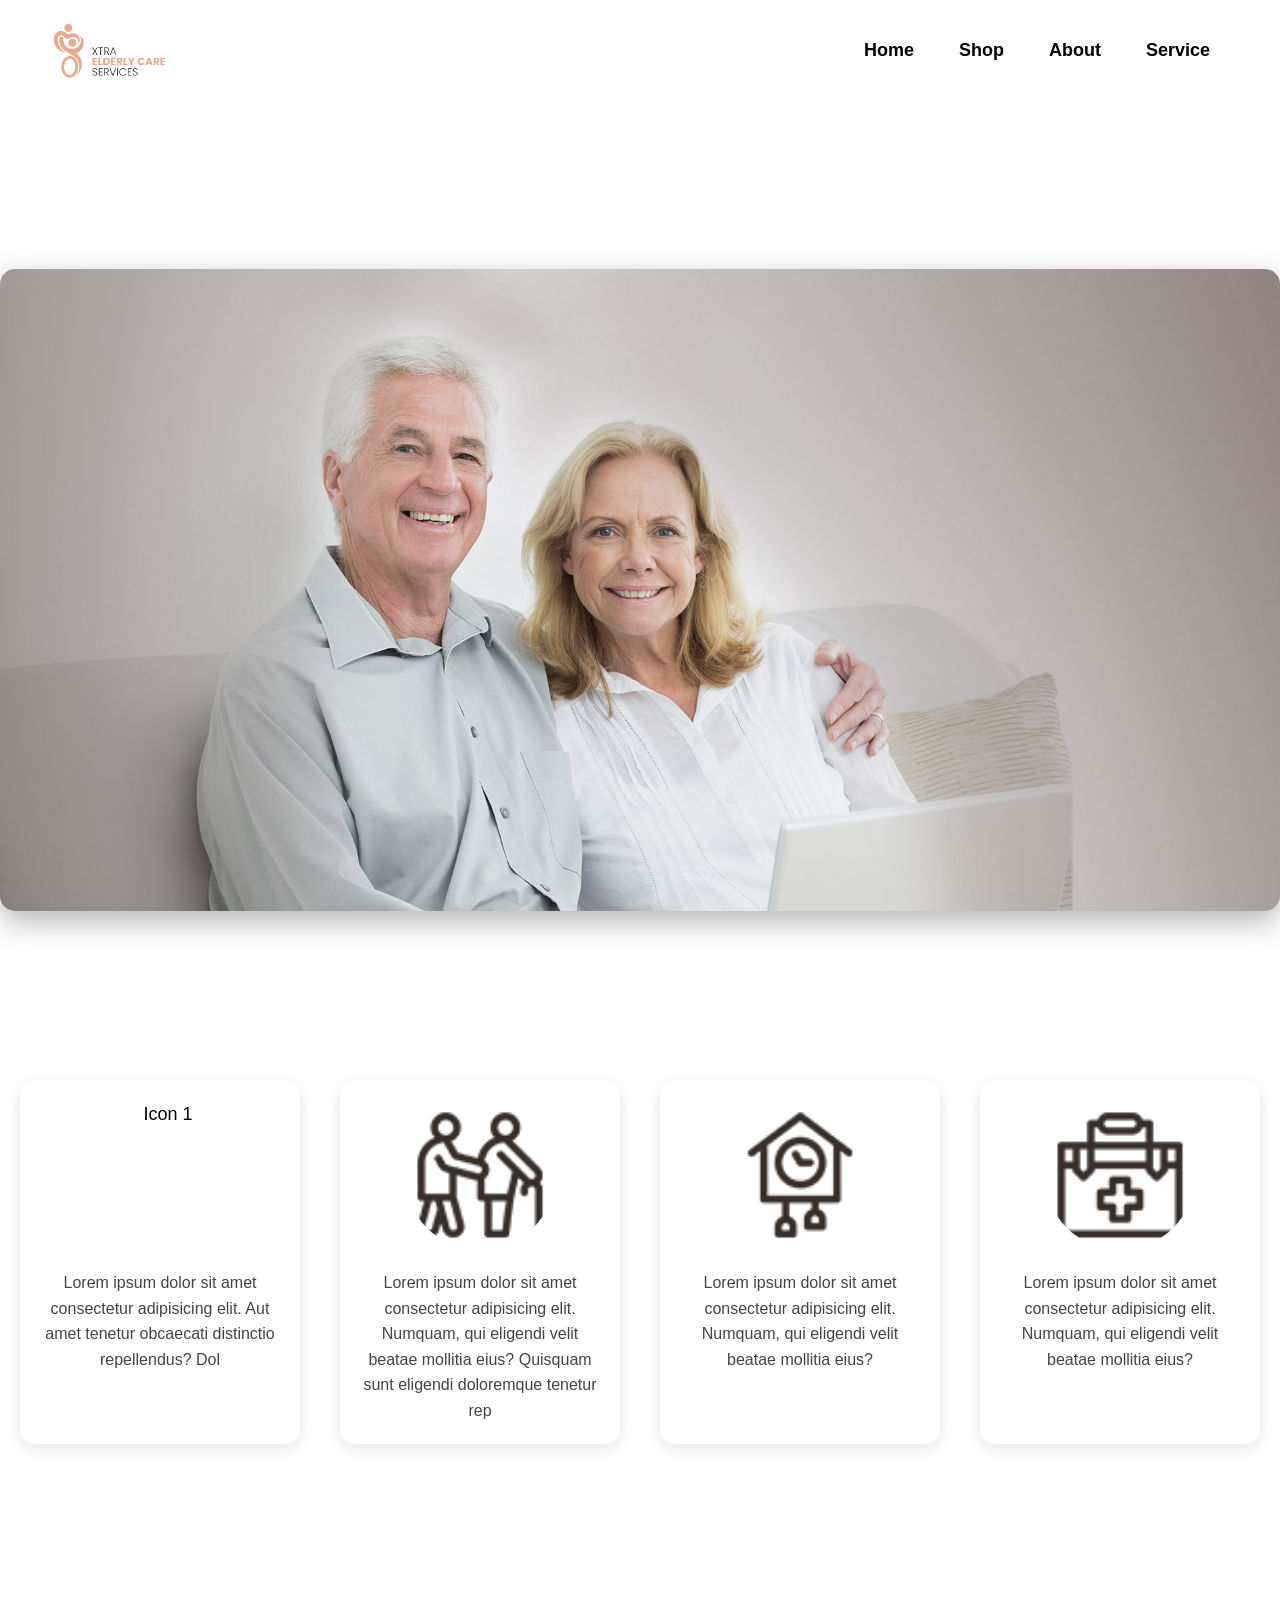
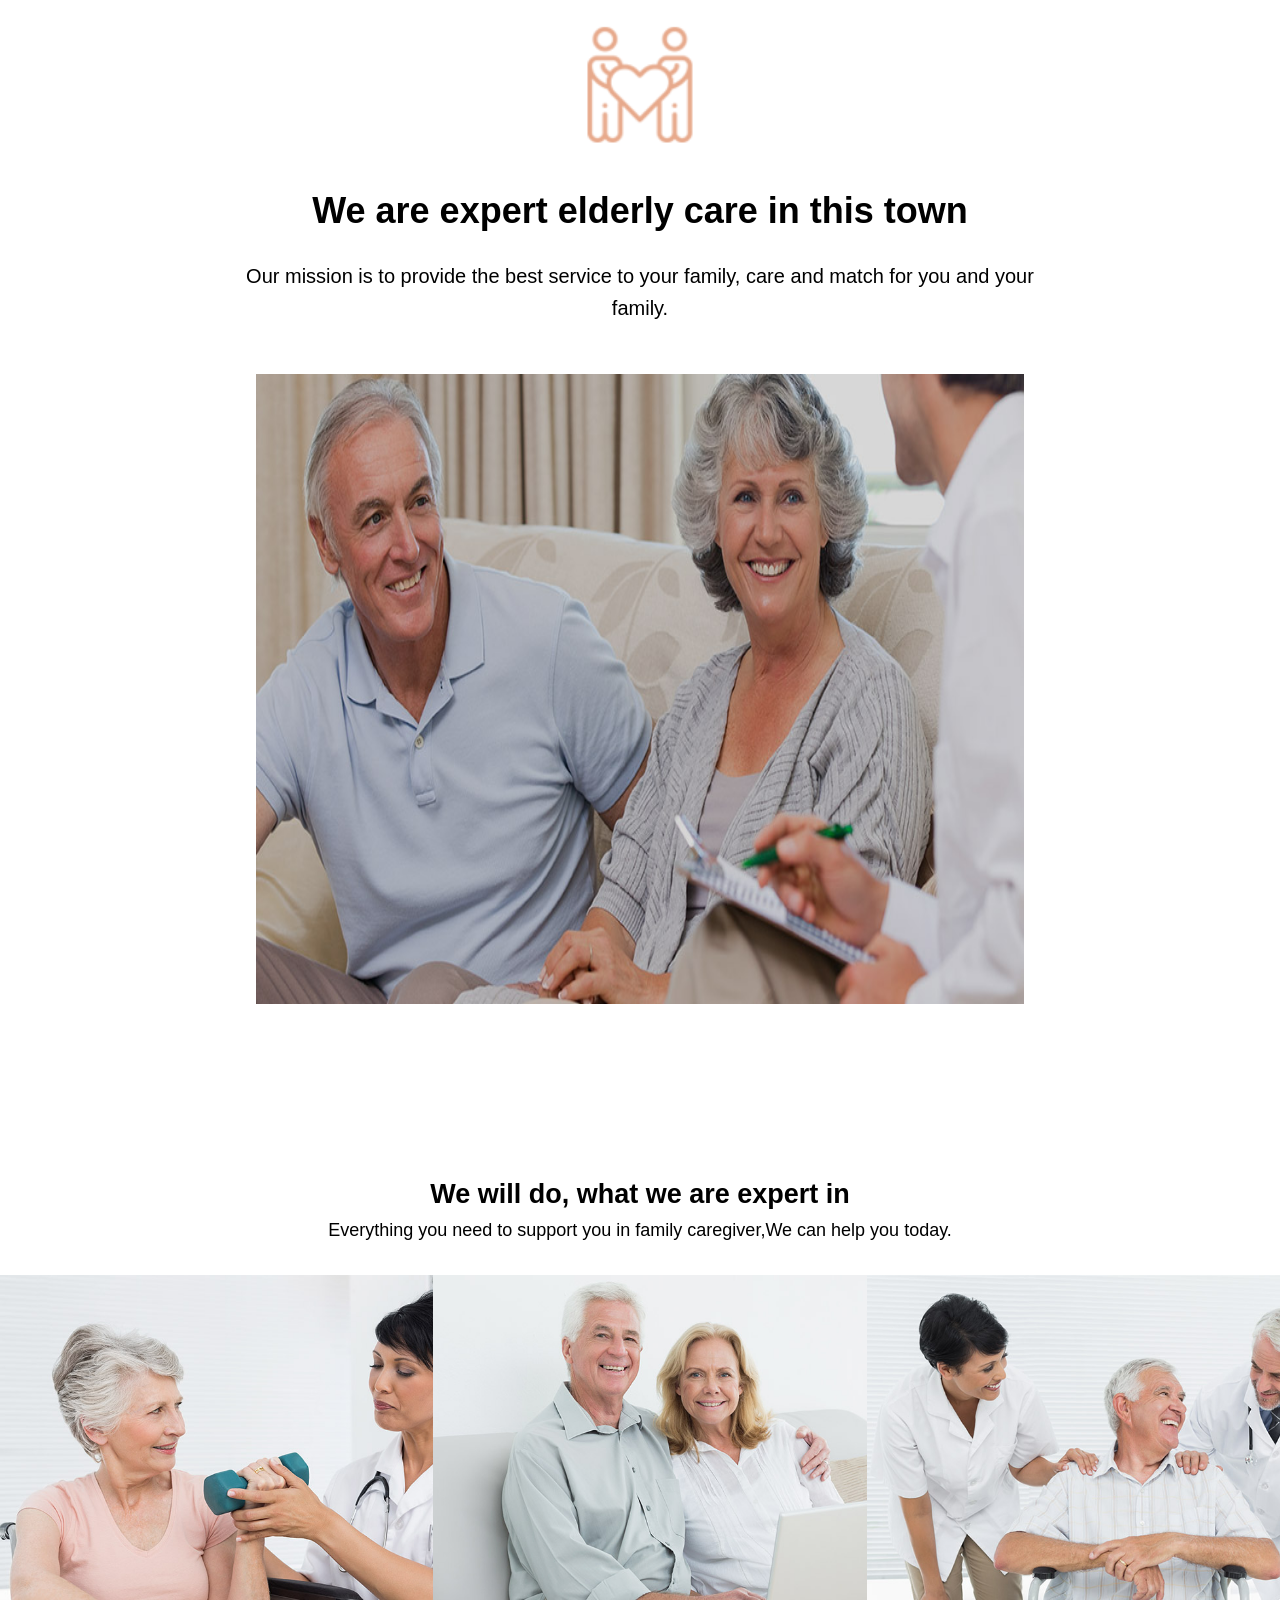
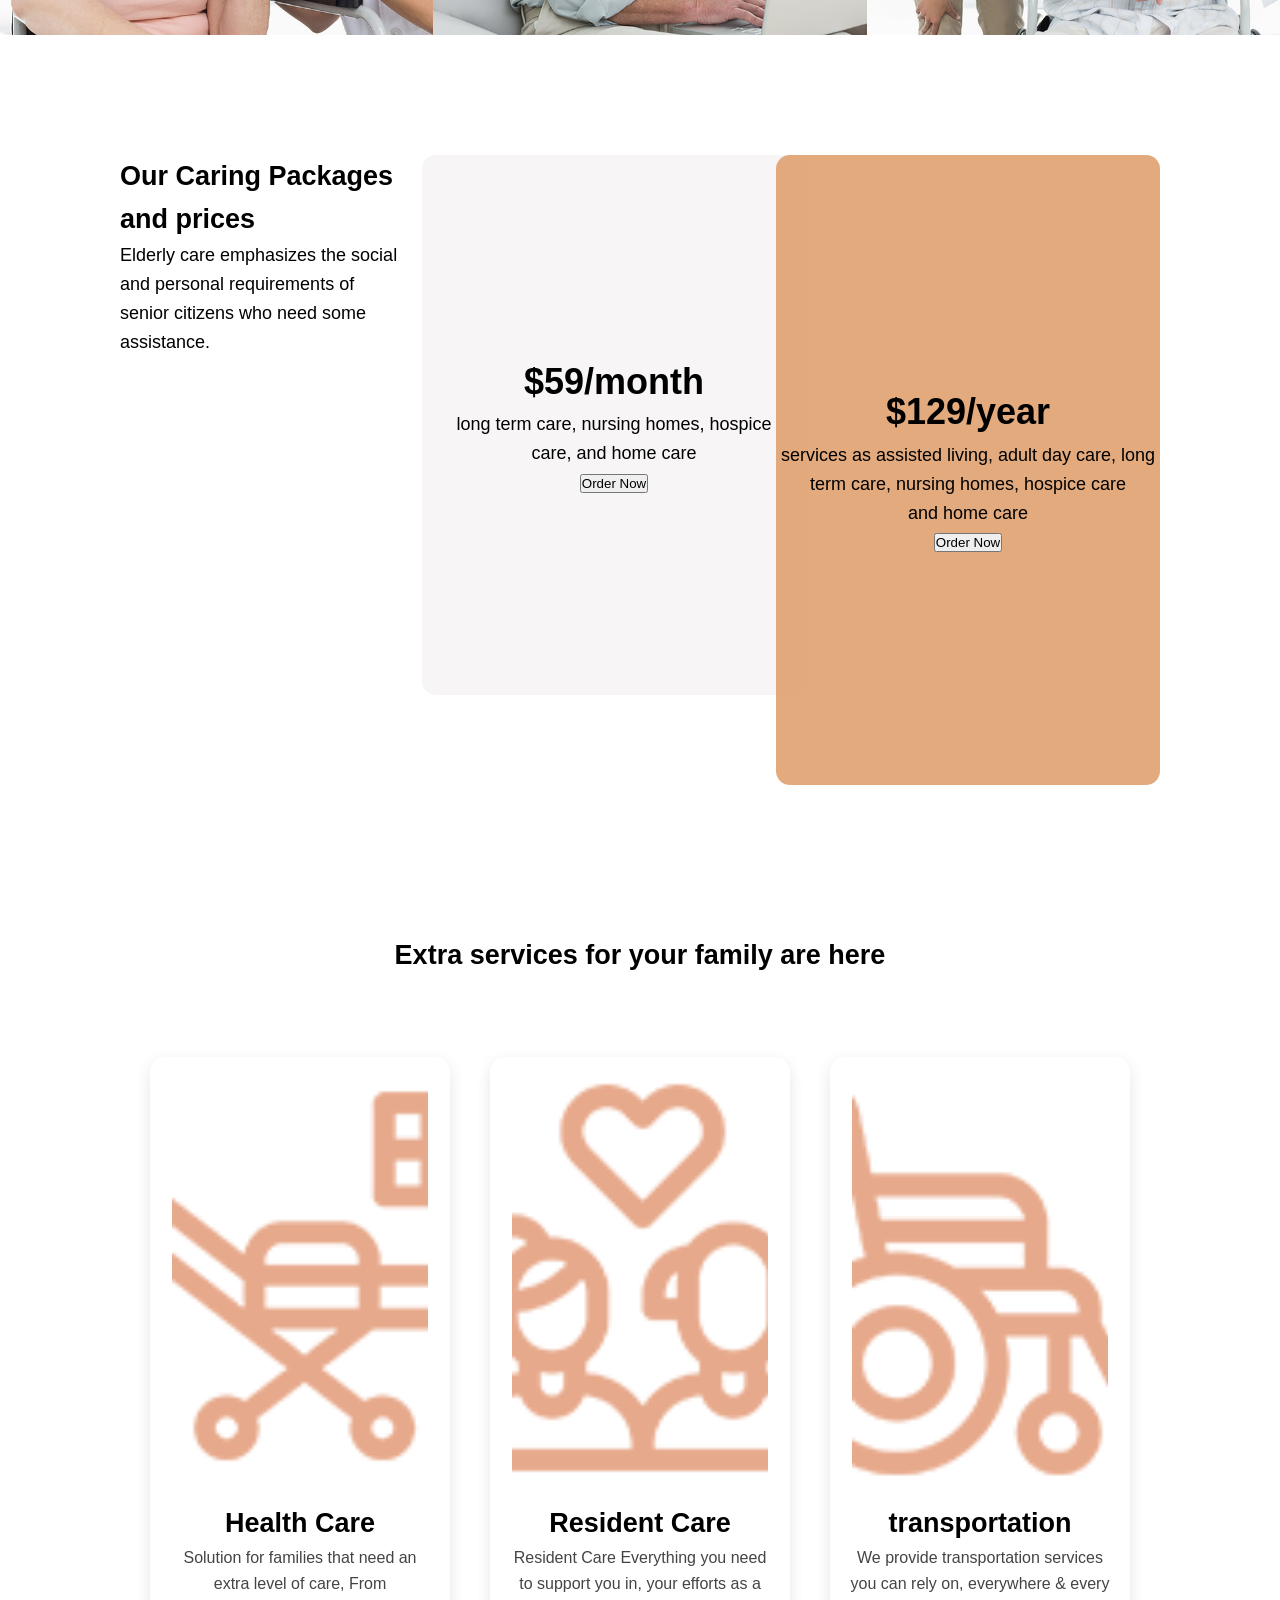
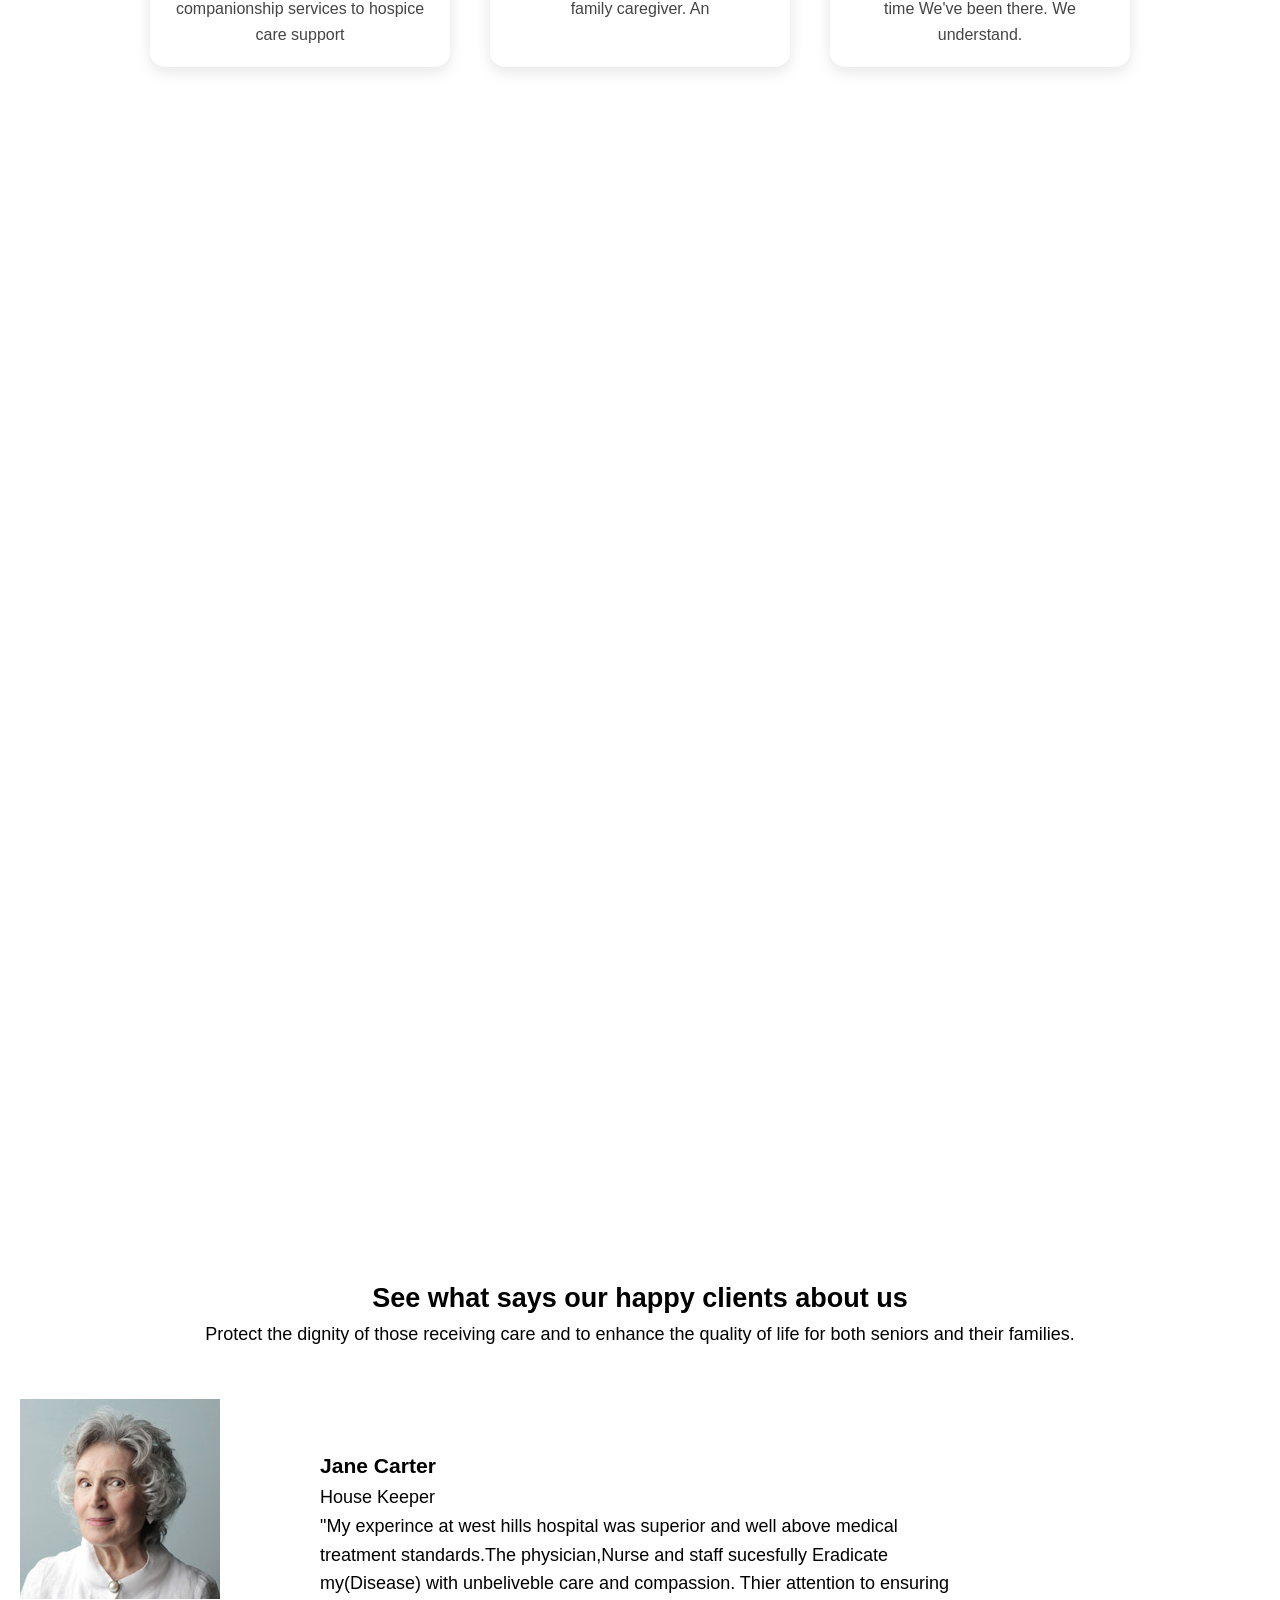
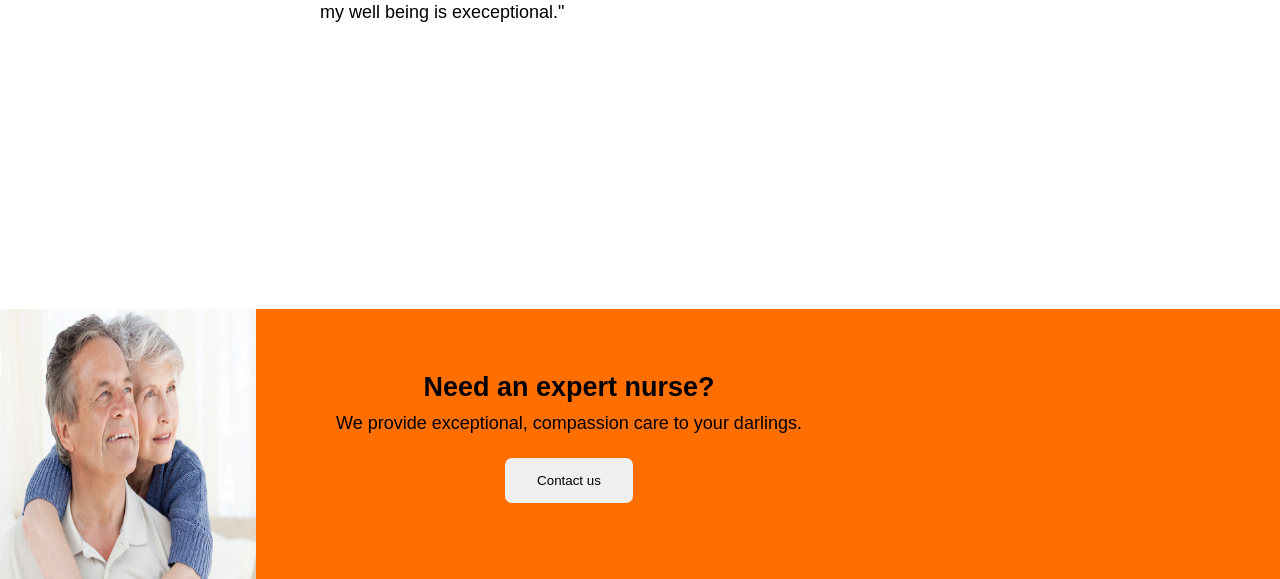
==== index.html @ ba13d8f9 "update" ====
<!DOCTYPE html>
<html lang="en">
<head>
    <meta charset="UTF-8">
    <meta name="viewport" content="width=device-width, initial-scale=1.0">
    <title>Elderly Care</title>
    <link rel="stylesheet" href="./style.css">
</head>
<body>
    <div class="all">
        <!-- Navbar -->
        <nav class="navbar">
            <img src="asset/logo.png" alt="Logo" class="logo">
            <div class="nav-links">
                <a href="D:\elderly_care\index.html">Home</a>
                <a href="D:\elderly_care\store.html">Shop</a>
                <a href="D:\elderly_care\about.html">About</a>
                <a href="D:\elderly_care\service.html">Service</a>
            </div>
        </nav>

        <!-- Hero Section with centered image -->
        <div class="hero granpas">
            <img src="asset\slide22.jpg" alt="Elderly Care Hero" class="hero-image">
        </div>

        <!-- Illustration Categories -->
        <section class="category">
            <div class="illustration">
                <img src="./ico1.png" alt="Icon 1" class="sorce">
                <p>Lorem ipsum dolor sit amet consectetur adipisicing elit. Aut amet tenetur obcaecati distinctio repellendus? Dol</p>
            </div>
            <div class="illustration">
                <img src="asset\ico2.png" alt="Icon 2" class="sorce">
                <p>Lorem ipsum dolor sit amet consectetur adipisicing elit. Numquam, qui eligendi velit beatae mollitia eius? Quisquam sunt eligendi doloremque tenetur rep</p>
            </div>
            <div class="illustration">
                <img src="asset\ico3.png" alt="Icon 3" class="sorce">
                <p>Lorem ipsum dolor sit amet consectetur adipisicing elit. Numquam, qui eligendi velit beatae mollitia eius?</p>
            </div>
            <div class="illustration">
                <img src="asset\ico4.png" alt="Icon 4" class="sorce">
                <p>Lorem ipsum dolor sit amet consectetur adipisicing elit. Numquam, qui eligendi velit beatae mollitia eius?</p>
            </div>
        </section>
    </div>

    <!-- Expert Section -->
    <section class="expert">
        <img src="asset\icon11.png" alt="Expert Icon">
        <h1>We are expert elderly care in this town</h1>
        <p>Our mission is to provide the best service to your family, care and match for you and your family.</p>
        <img src="asset\video.jpg" alt="" style="width: 60vw;height: 70vh; margin-top: 50px;">
     </section>

     <!-- EXPERTISE SECTION -->
     <div class="my_expertise">
        <section class="expert_in">
            <h1>We will do, what we are expert in</h1>
            <p>Everything you need to support you in family caregiver,We can help you today.</p>
        </section>
     </div>
     <div class="exper_img">
         <div class="expertise_image">
            <img src="asset\p9.jpg" alt="">
        </div>
        <div class="expertise_image">
            <img src="asset\p7.jpg" alt="">
        </div>
        <div class="expertise_image">
            <img src="asset\p10.jpg" alt="">
        </div>
     </div>
     <!-- Our Caring Packages and prices -->
      <div class="Caring_pack">
        <section class="Caring_header">
        <h1>Our Caring Packages and prices</h1>
        <p>Elderly care emphasizes the social and personal requirements of senior citizens who need some assistance.</p>
        </section>
        <div class="Caring_order">
            <h1>$59/month</h1>
            <p>long term care, nursing homes, hospice  <br> care, and home care</p>
            <button> Order Now </button>
        </div>
        <div class="Caring_order_sec">
            <h1>$129/year</h1>
            <p>services as assisted living, adult day care, long term care, nursing homes, hospice care<br> and home care</p>
            <button> Order Now </button>
        </div>
      </div>

      <!-- Extra services for your family are here -->
       <div>
        <section>
        <img src="" alt="">
        <h1 style="text-align: center;">Extra services for your family are here</h1>
        </section>
         <section class="category">
            <div class="illustration">
                <img src="asset\icon7.png" alt="Icon 1" class="ico">
                <h1>Health Care</h1>
                <p>Solution for families that need an extra level of care, From companionship services to hospice care support</p>
            </div>
            <div class="illustration">
                <img src="asset\icon8.png" alt="Icon 2" class="ico">
                <h1>Resident Care</h1>
                <p>Resident Care Everything you need to support you in, your efforts as a family caregiver. An</p>
            </div>
            <div class="illustration">
                <img src="asset\icon9.png" alt="Icon 3" class="ico">
                <h1>transportation</h1>
                <p>We provide transportation services you can rely on, everywhere & every time We've been there. We understand.</p>
            </div>
        </section>
    </div>
  </div>
  <div class="company">
    <div class="comp"> <img src="asset\logo1.png" alt=""> </div>
    <div class="comp"><img src="asset\logo2.png" alt=""></div>
    <div class="comp"><img src="asset\logo3.png" alt=""></div>
    <div class="comp"><img src="asset\logo4.png" alt=""></div>
   </div>
  <!-- SEE WHAT OUR CLIENT SAYS ABOUT US -->
     <section class="what_our_client">
        <div class="client_header">
            <h1>See what says our happy clients about us</h1>
            <p>Protect the dignity of those receiving care and to enhance the quality of life for both seniors and their families.</p>
        </div>
        <div class=" client_review">
            <img src="asset\tst3.jpg" alt="" style="width: fit-content; height: fit-content; margin-left: 20px;">
            <div class="client_review_header">
            <h3>Jane Carter</h3>
            <p>House Keeper</p>
            <p>"My experince at west hills hospital was superior and well above medical treatment standards.The physician,Nurse and staff sucesfully Eradicate my(Disease) with unbeliveble care and compassion. Thier attention to ensuring my well being is execeptional." </p>
           </div>
        </div>
     </section>
     <!-- NEED AN EXPERT NURSE -->
      <div class="Expert_nurse">
        <img src="asset\p8.jpg" alt="" style="width: 20vw; height: 30vh;">
        <div class="Expert_header">
        <h2>Need an expert nurse?</h2>
        <p>We provide exceptional, compassion care to your darlings.</p>
        <button style="width: 10vw; height: 5vh; border-radius: 7px; border: none; margin-left: 350px; gap: 40px; margin: 20px;">Contact us</button>
        </div>
      </div>
</body>
</html>
---- style.css ----
/* Reset & Base */
* {
    margin: 0;
    padding: 0;
    box-sizing: border-box;
}
body {
    font-family: Arial;
    font-size: 18px;
    line-height: 1.6;
    overflow-x: hidden;
}

/* Hero Section */
.all {
    background-image: url("./slide1-1.jpg.jpeg");
    background-size: cover;
    background-position: center;
    min-height: 100vh;
    position: relative;
}

.navbar {
    display: flex;
    justify-content: space-between;
    align-items: center;
    padding: 20px 50px;
    /* background: rgba(255, 255, 255, 0.9); Semi-transparent white */
    /* position: fixed; */
    top: 0;
    width: 100%;
    z-index: 1000;
}

.logo {
    height: 60px;
}

.nav-links a {
    text-decoration: none;
    color: black;
    margin: 0 20px;
    font-weight: bold;
    font-size: 18px;
}

.nav-links a:hover {
    color: #ff6f00; /* Orange on hover */
}

/* Hero Image (centered under navbar) */
.hero.granpas {
    display: flex;
    justify-content: center;
    align-items: center;
    height: 100vh;
    padding-top: 80px; /* Space for fixed navbar */
}

.hero-image {
    width: 100%;
     height: auto;
    object-fit: cover;
    border-radius: 15px;
    box-shadow: 0 10px 30px rgba(0,0,0,0.3);
}

/* Illustration Section */
.category {
    display: flex;
    flex-wrap: wrap;
    justify-content: center;
    gap: 40px;
    padding: 80px 20px;
    background: #fff;
}

.illustration {
    flex: 1;
    min-width: 250px;
    max-width: 300px;
    text-align: center;
    padding: 20px;
    /* background: #f9f9f9; */
    border-radius: 15px;
    box-shadow: 0 5px 15px rgba(0,0,0,0.1);
    transition: transform 0.3s ease;
}

.illustration:hover {
    transform: translateY(-10px);
}

.sorce {
    width: 150px;
    height: 150px;
    border-radius: 50%;  
    object-fit: cover;
    display: block;
    margin: 0 auto 20px;
    transition: filter 0.4s ease, transform 0.4s ease;
}

.illustration:hover .sorce {
    filter: brightness(0.8) hue-rotate(200deg) saturate(2); /* Turns orange on hover */
    transform: scale(1.1);
}

.illustration p {
    font-size: 16px;
    color: #444;
}

/* Expert Section */
.expert {
    text-align: center;
    padding: 100px 20px;
    /* background: #f8f8f8; */
}

.expert img {
    width: 120px;
    height: 120px;
    margin-bottom: 30px;
}

.expert h1 {
    font-size: 36px;
    margin-bottom: 20px;
}

.expert p {
    font-size: 20px;
    max-width: 800px;
    margin: 0 auto;
}

.my_expertise{
    margin: 30px;
    /* margin-top: 70px; */

}
.expert_in{
    
    text-align: center;
}
.exper_img{
    flex: 1;
    display: flex;
    flex-direction: row;
    gap: 20px;
}
.expertise_image{
    flex: 1;
    display: flex;
    width: 30vw;
    height: 40vh;
    justify-content: space-around;
}
.Caring_pack{
    flex: 1;
    display: flex;
    margin: 120px;
    gap: 20px;

}
.Caring_header{
    flex: 1;
    display: flex;
    flex-direction: column; 
}
.Caring_order{
    place-content: center;
    text-align: center;
    width: 30vw;
    height: 60vh;
    gap: 100px;
    background-color: rgb(247, 245, 245);
    border-radius: 14px;
}
.Caring_order_sec{
    place-content: center;
    text-align: center;
    width: 30vw;
    height: 70vh;
    margin-left: -50px;
    background-color: rgba(223, 159, 107, 0.877);
    border-radius: 14px;
}
/* OUR CARE SECTION */
.category {
    display: flex;
    flex-wrap: wrap;
    justify-content: center;
    gap: 40px;
    /* padding: 80px 20px; */
    background: #fff;
}

.illustration {
    flex: 1;
    min-width: 250px;
    max-width: 300px;
    text-align: center;
    padding: 20px;
    /* background: #f9f9f9; */
    border-radius: 15px;
    box-shadow: 0 5px 15px rgba(0,0,0,0.1);
    transition: transform 0.3s ease;
}

.illustration:hover {
    transform: translateY(-10px);
}

.ico {
    width: 20vw;
    height: 45vh;
    /* border-radius: 50%;   */
    object-fit: cover;
    display: block;
    margin: 0 auto 20px;
    transition: filter 0.4s ease, transform 0.4s ease;
}

.illustration:hover .sorce {
    filter: brightness(0.8) hue-rotate(200deg) saturate(2); /* Turns orange on hover */
    transform: scale(1.1);
}

.illustration p {
    font-size: 16px;
    color: #444;
}

/* COMPANY */
.company{
    background-image: url("./tst1.jpg");
    background-repeat: no-repeat;
    background-position: center;
    background-size: cover;
    height: 120vh;
    width: 100vw;
    display: flex;
}
.comp{
    margin-top: 300px;
    gap: 50px;
}

/* WHAT OUR CLIENT SAYS ABOUT US */

.client_header{
    text-align: center;
    gap: 100px;
    margin: 50px;
}
.client_review_header{
    background-color: #ffffff;
    width: 50vw;
    height: 40vh;
    border-radius: 20px;
    margin: 100px;
    margin-top: 50px;
}
.client_review{
    flex: 1;
    display: flex;
    flex-direction: row;
   
 }
/* .what_our_client{
    display: flex;
} */

.Expert_nurse{
    background-color: #ff6f00;
    flex: 1;
    gap: 80px;
    display: flex;
    flex-direction: row;
    opacity: 40px;
    overflow-x: auto;

}
.Expert_header{
    text-align: center;
    place-content: center;
}


/* MEDIA QUARY */

/* Responsive */
@media (max-width: 1024px) {
    .navbar { padding: 20px 30px; }
    .nav-links a { margin: 0 10px; font-size: 16px; }
    .hero-image { width: 90%; }
}

@media (max-width: 768px) {
    .navbar { flex-direction: column; gap: 15px; }
    .nav-links { display: flex; flex-wrap: wrap; justify-content: center; }
}
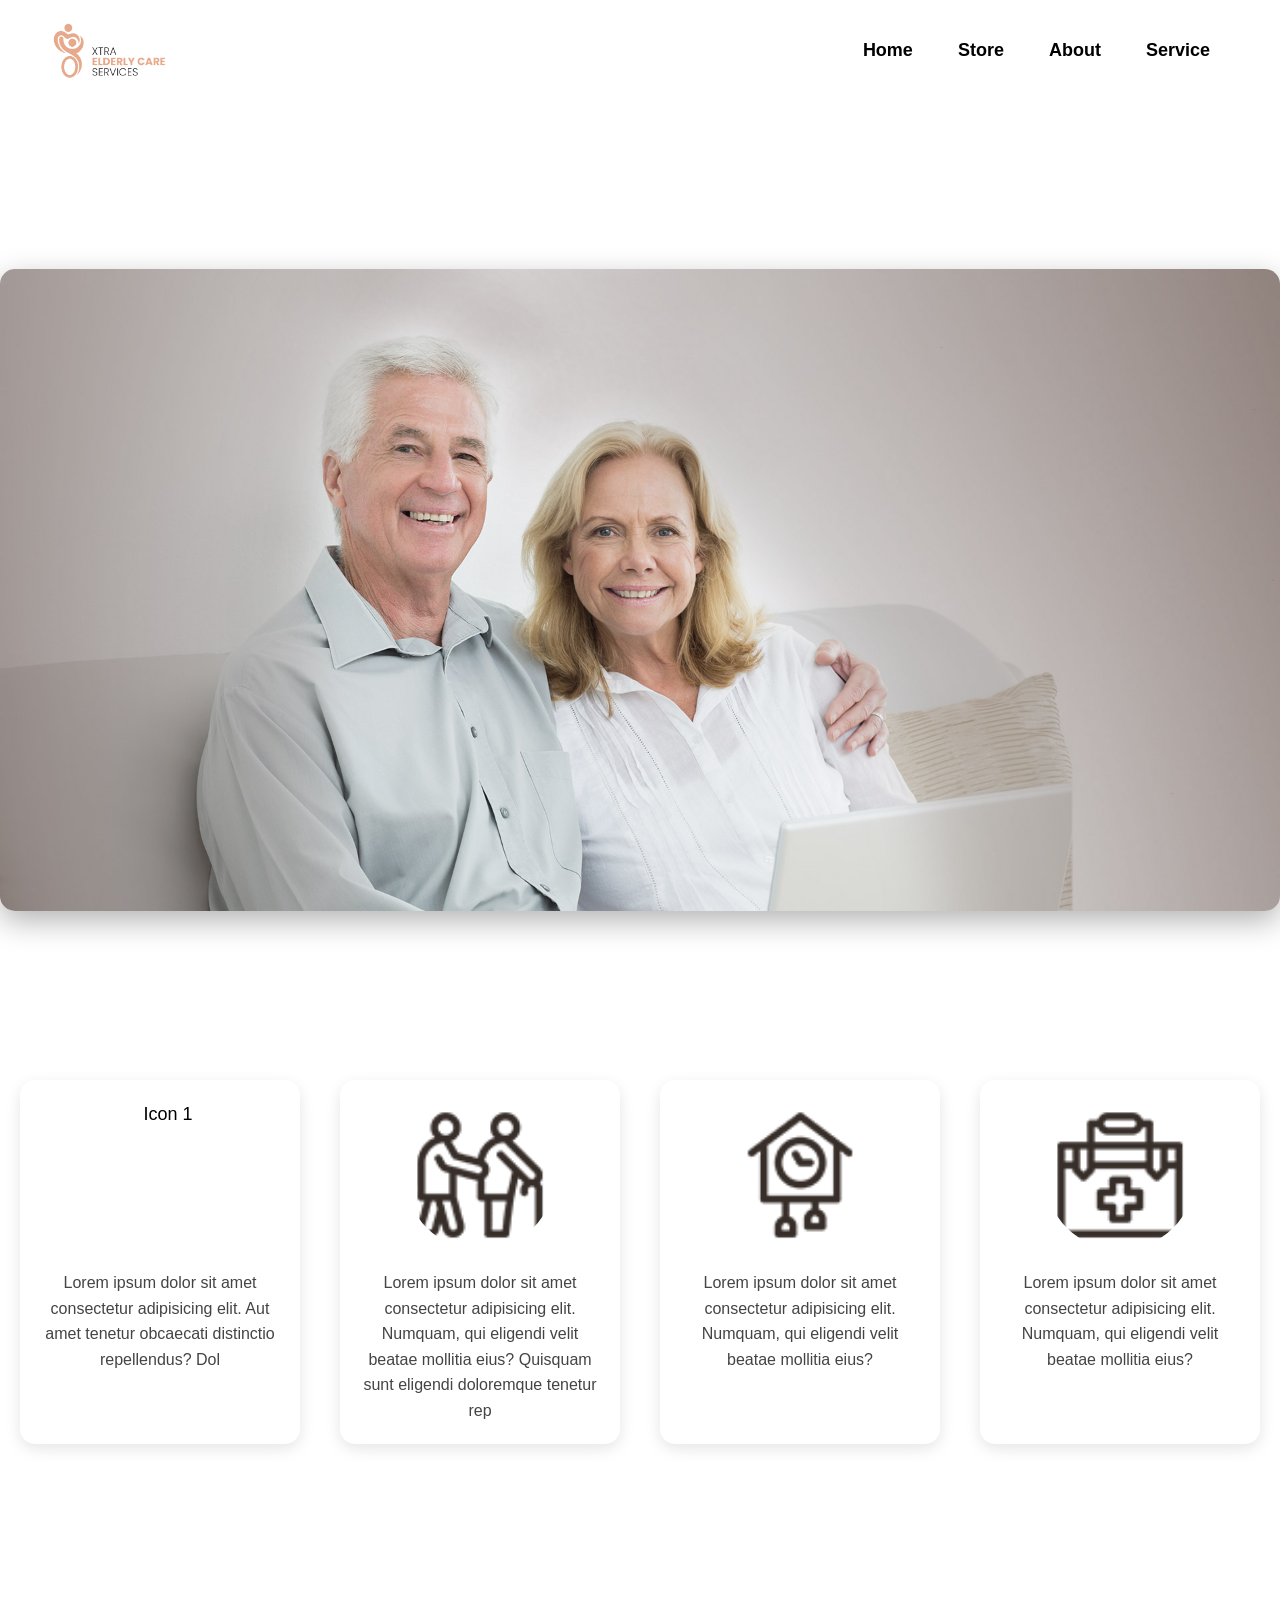
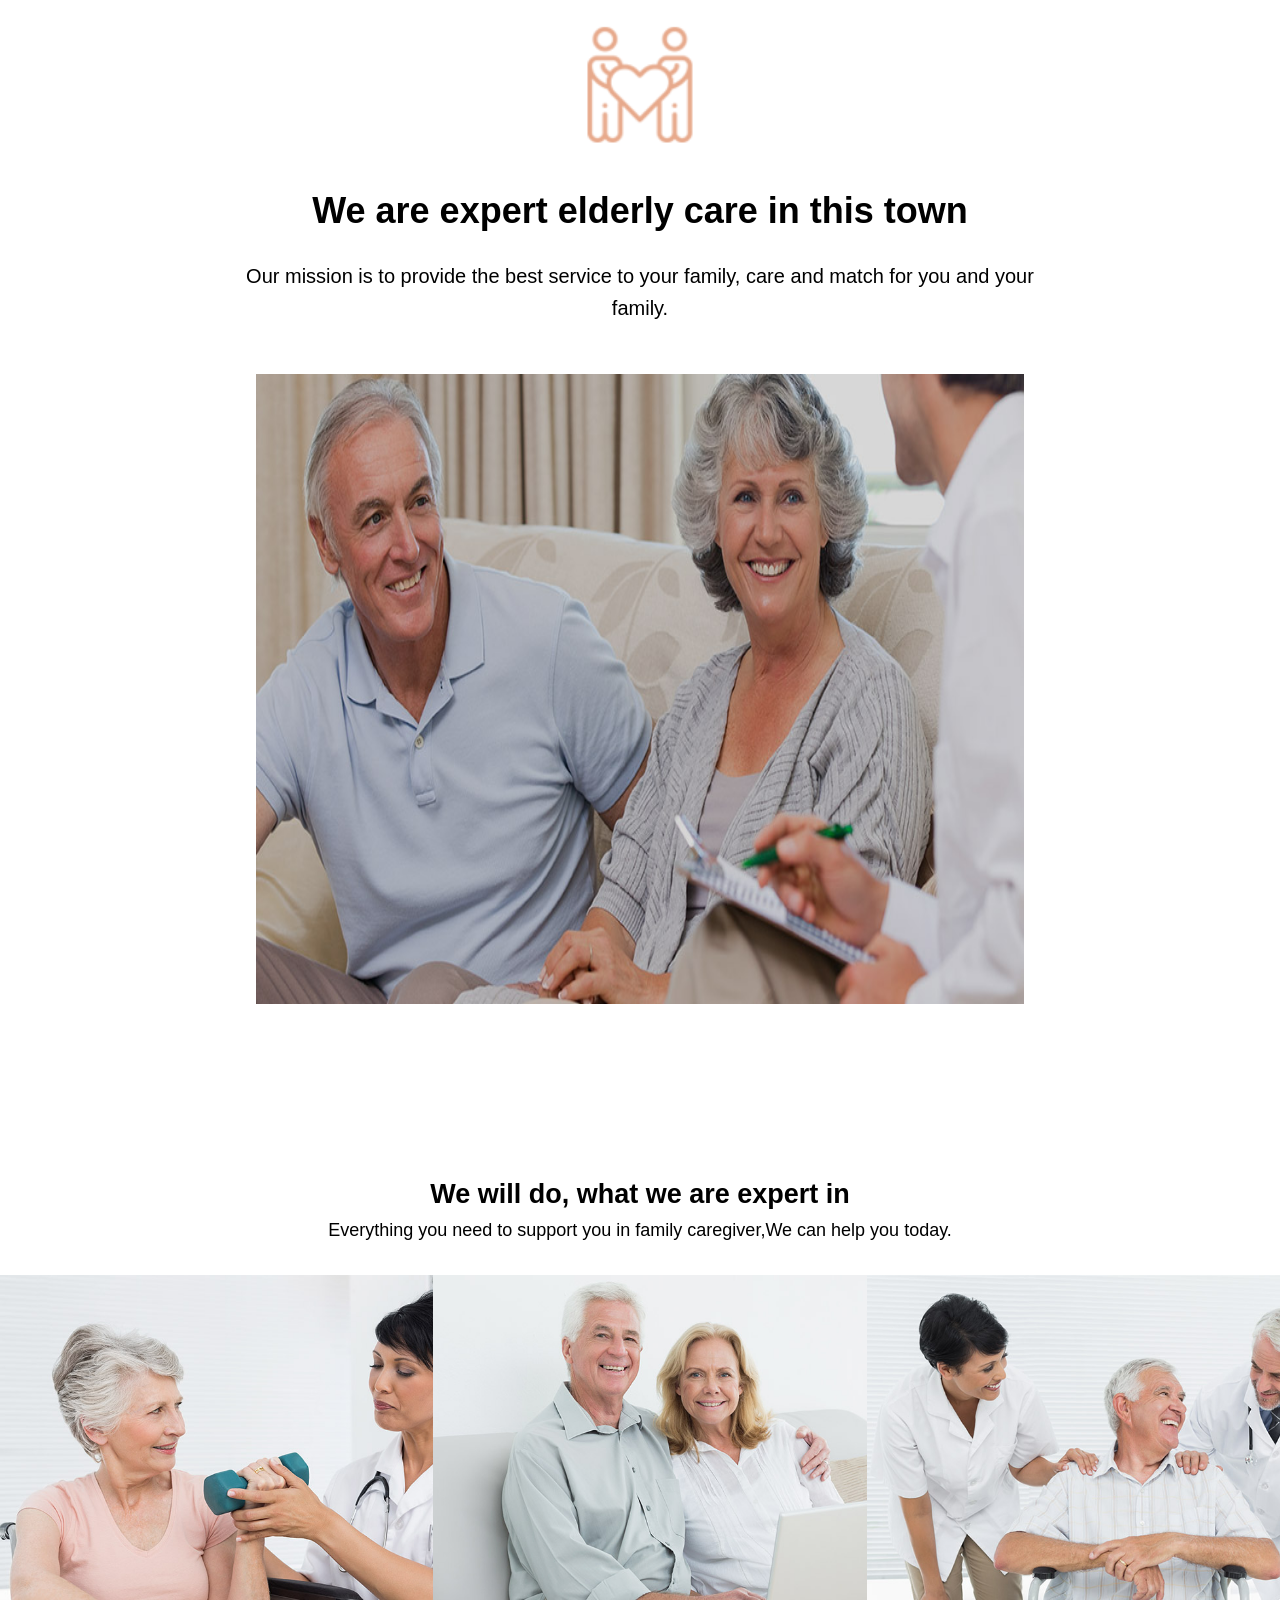
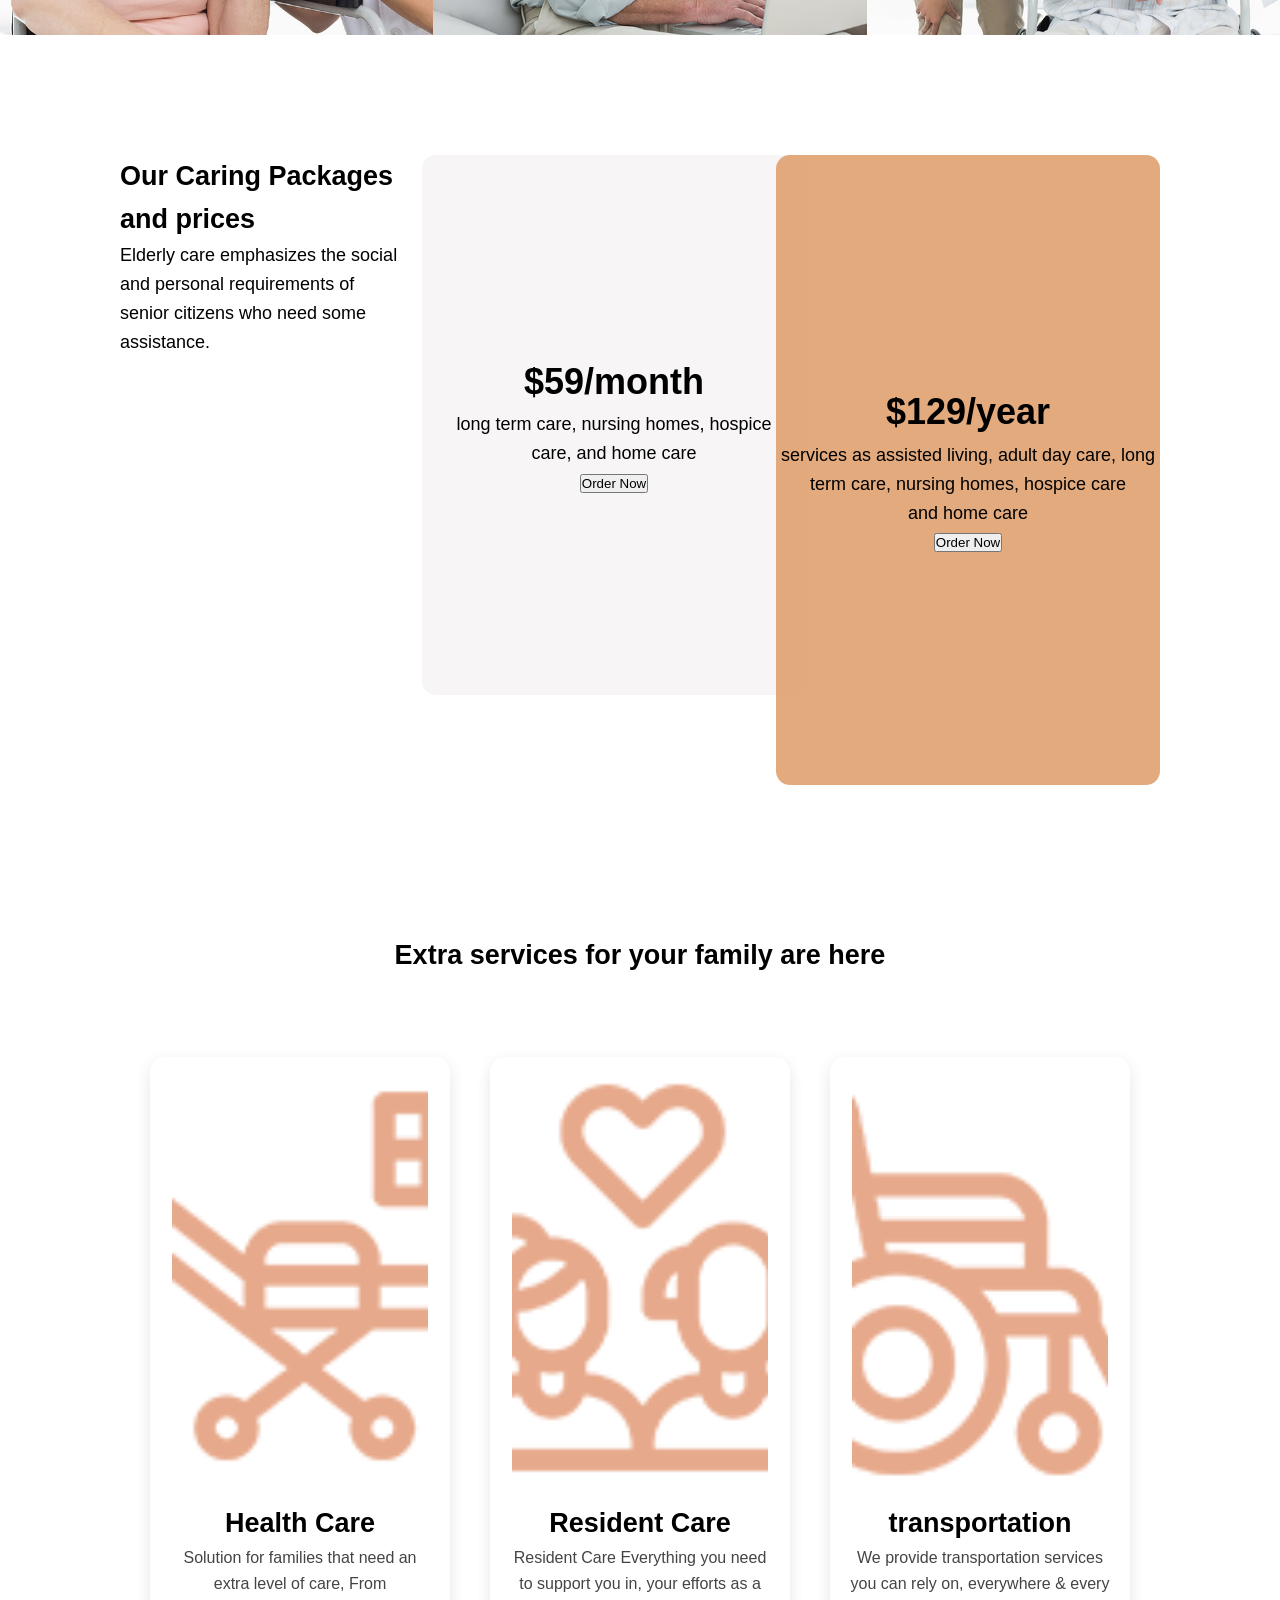
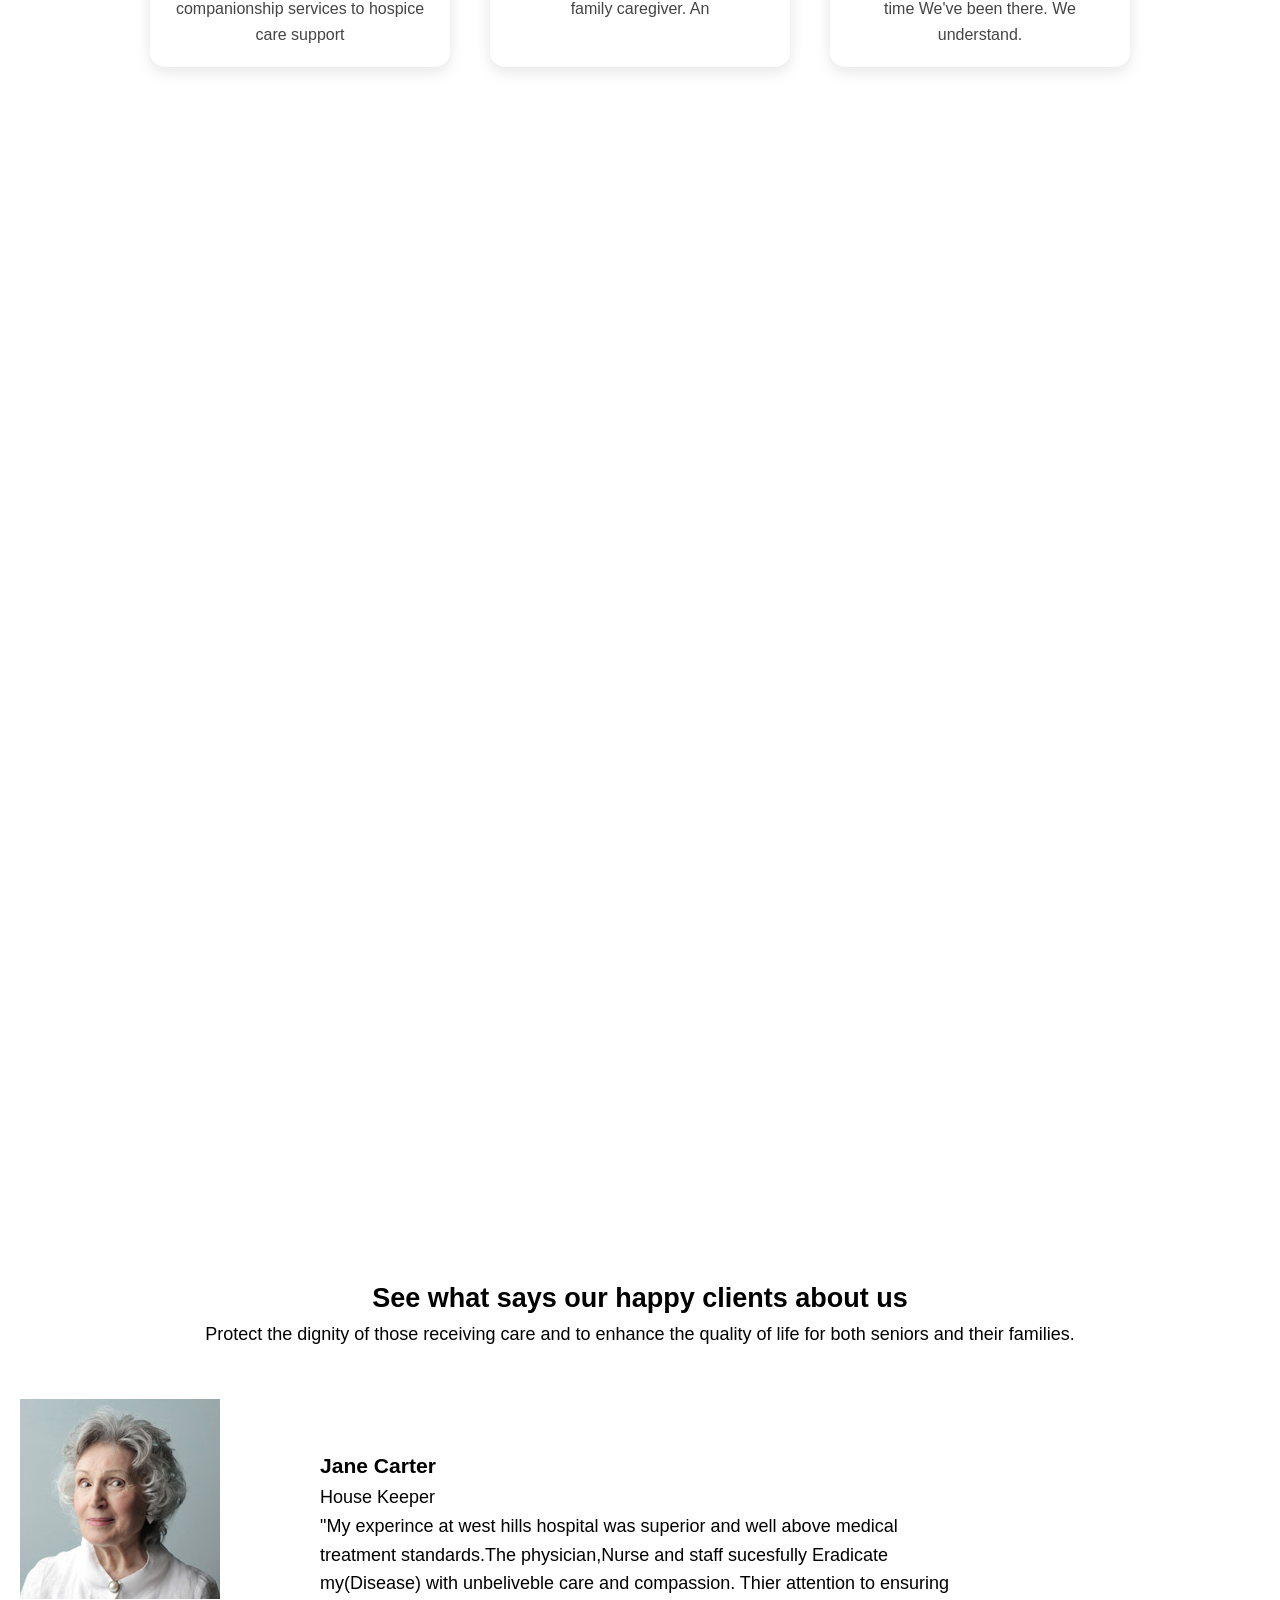
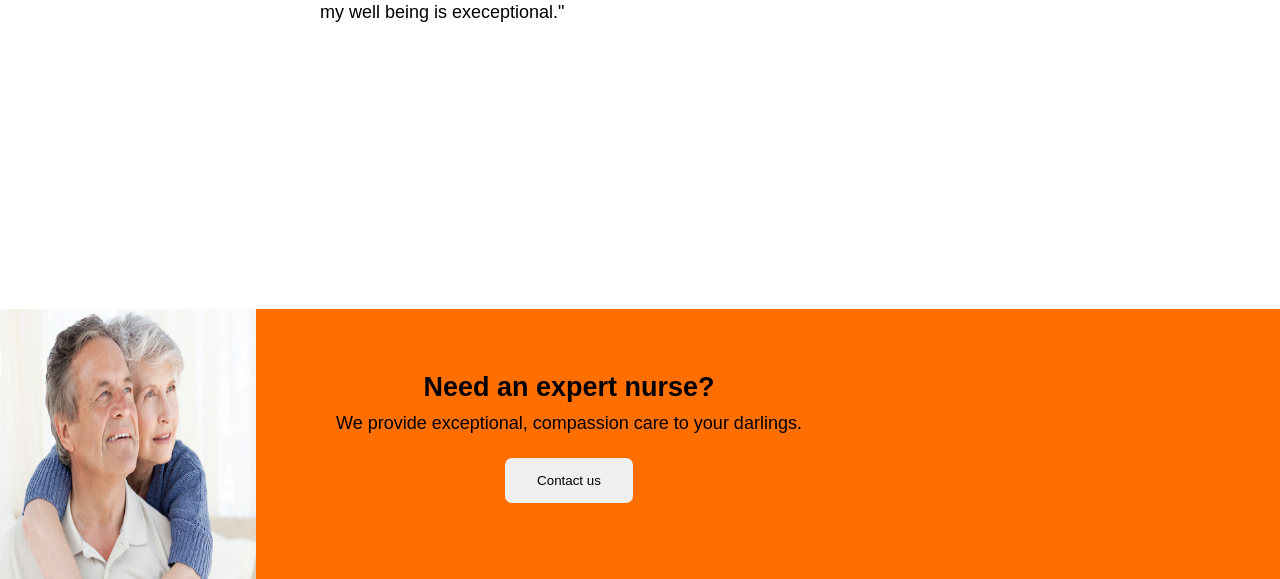
==== commit f2b83365: "update" ====
--- a/index.html
+++ b/index.html
@@ -13,7 +13,7 @@
             <img src="asset/logo.png" alt="Logo" class="logo">
             <div class="nav-links">
                 <a href="D:\elderly_care\index.html">Home</a>
-                <a href="D:\elderly_care\store.html">Shop</a>
+                <a href="D:\elderly_care\store.html">Store</a>
                 <a href="D:\elderly_care\about.html">About</a>
                 <a href="D:\elderly_care\service.html">Service</a>
             </div>
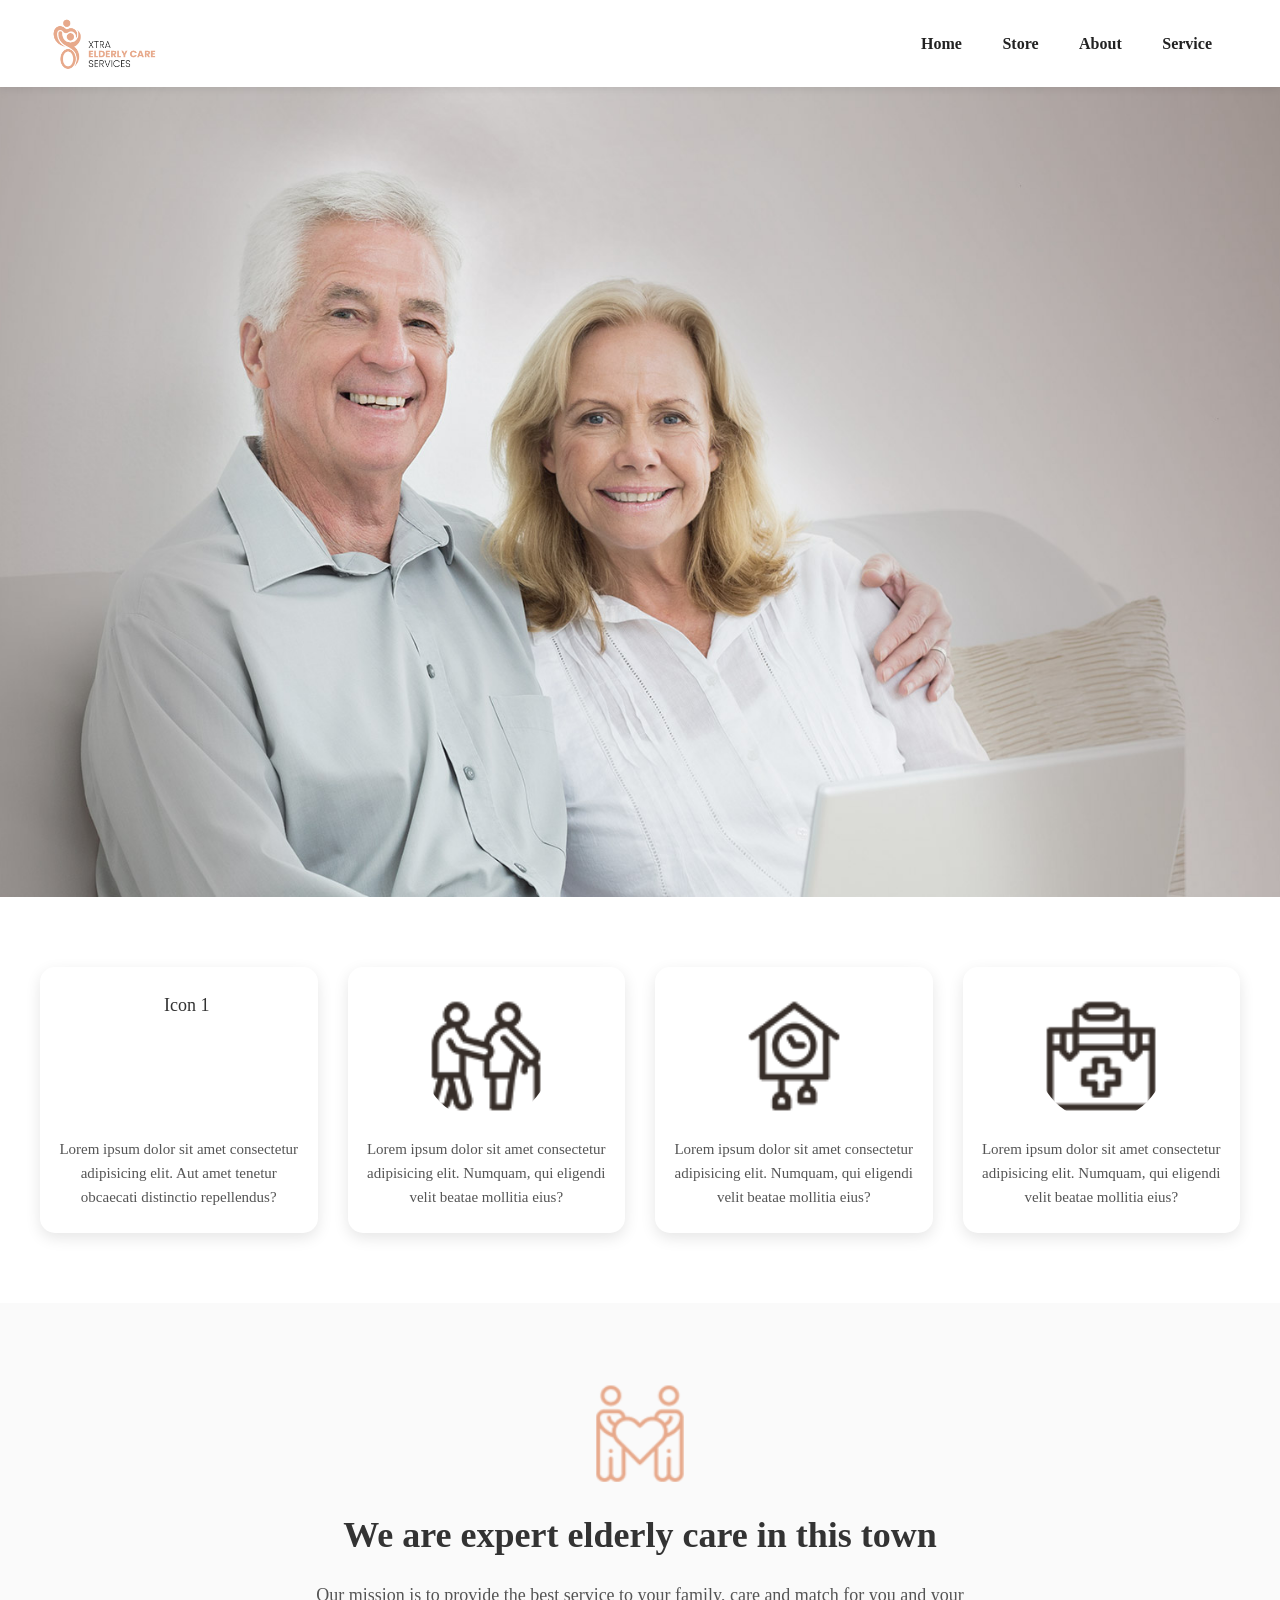
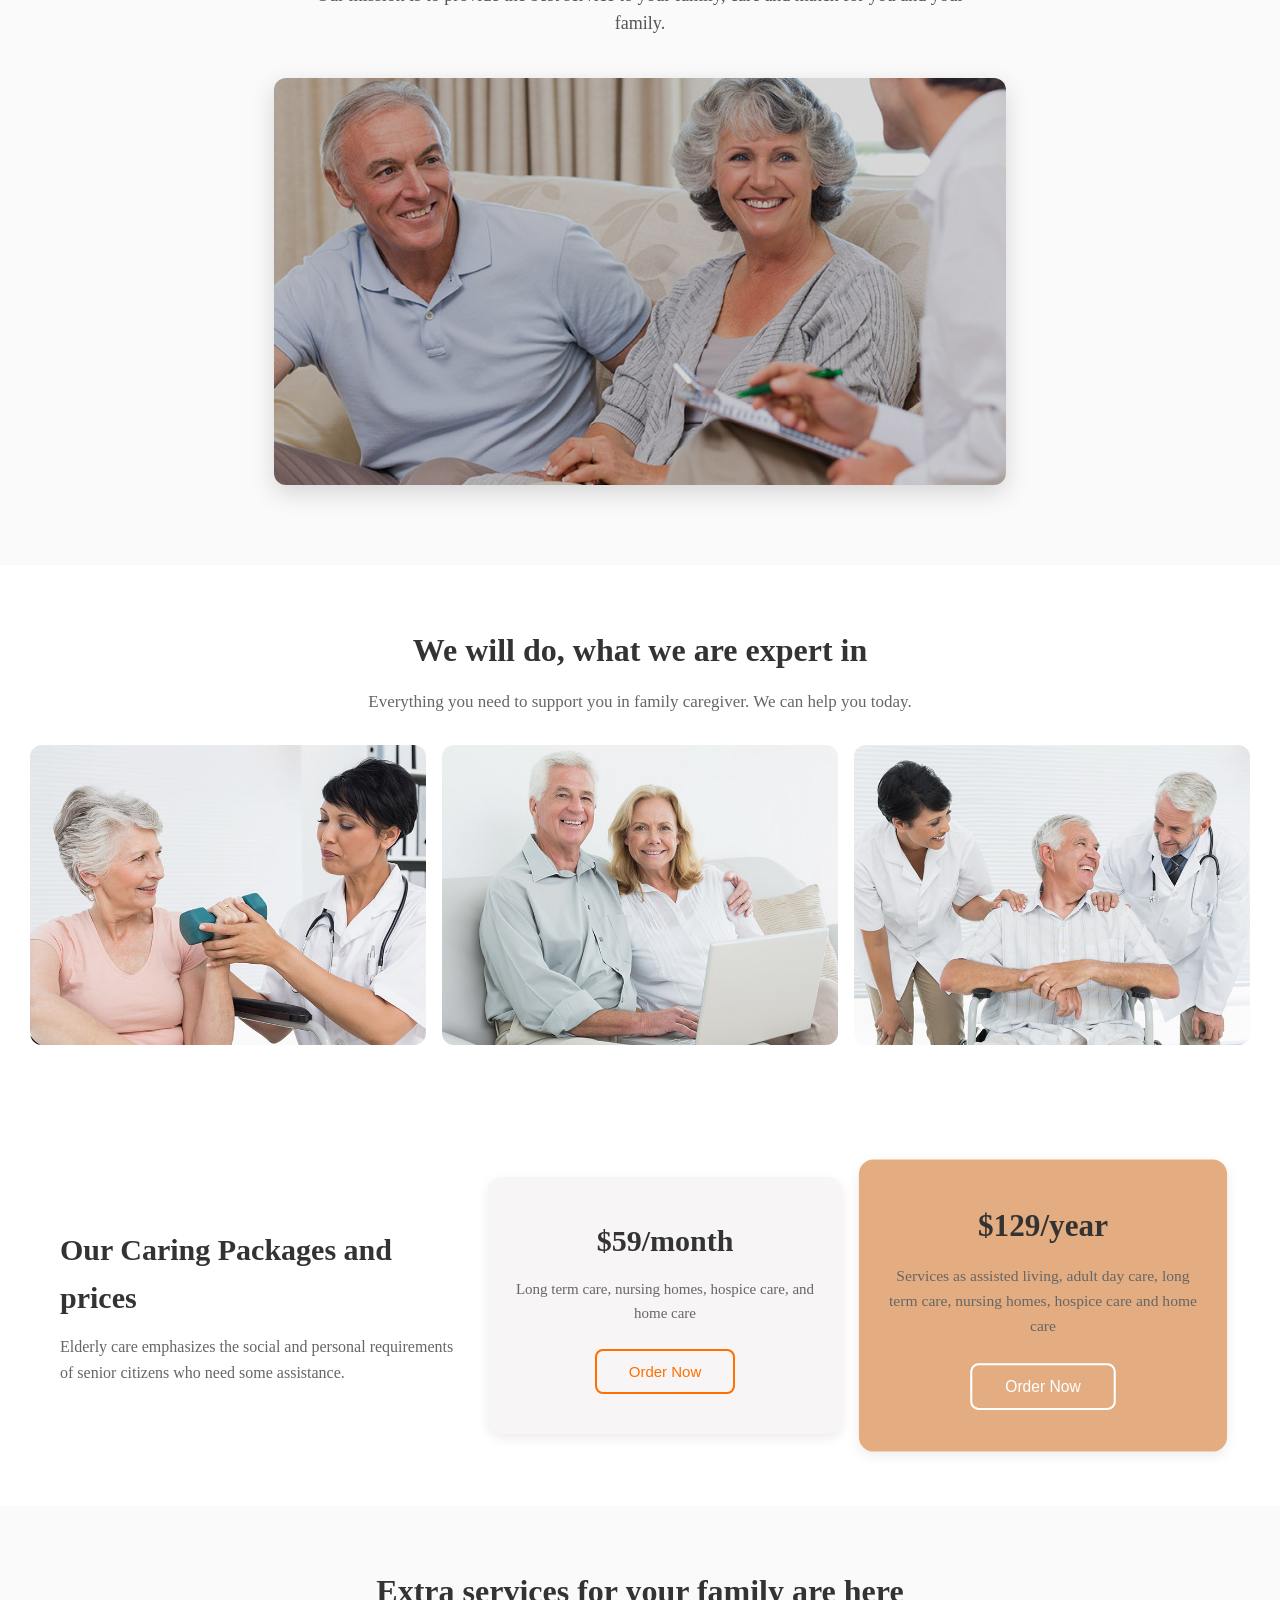
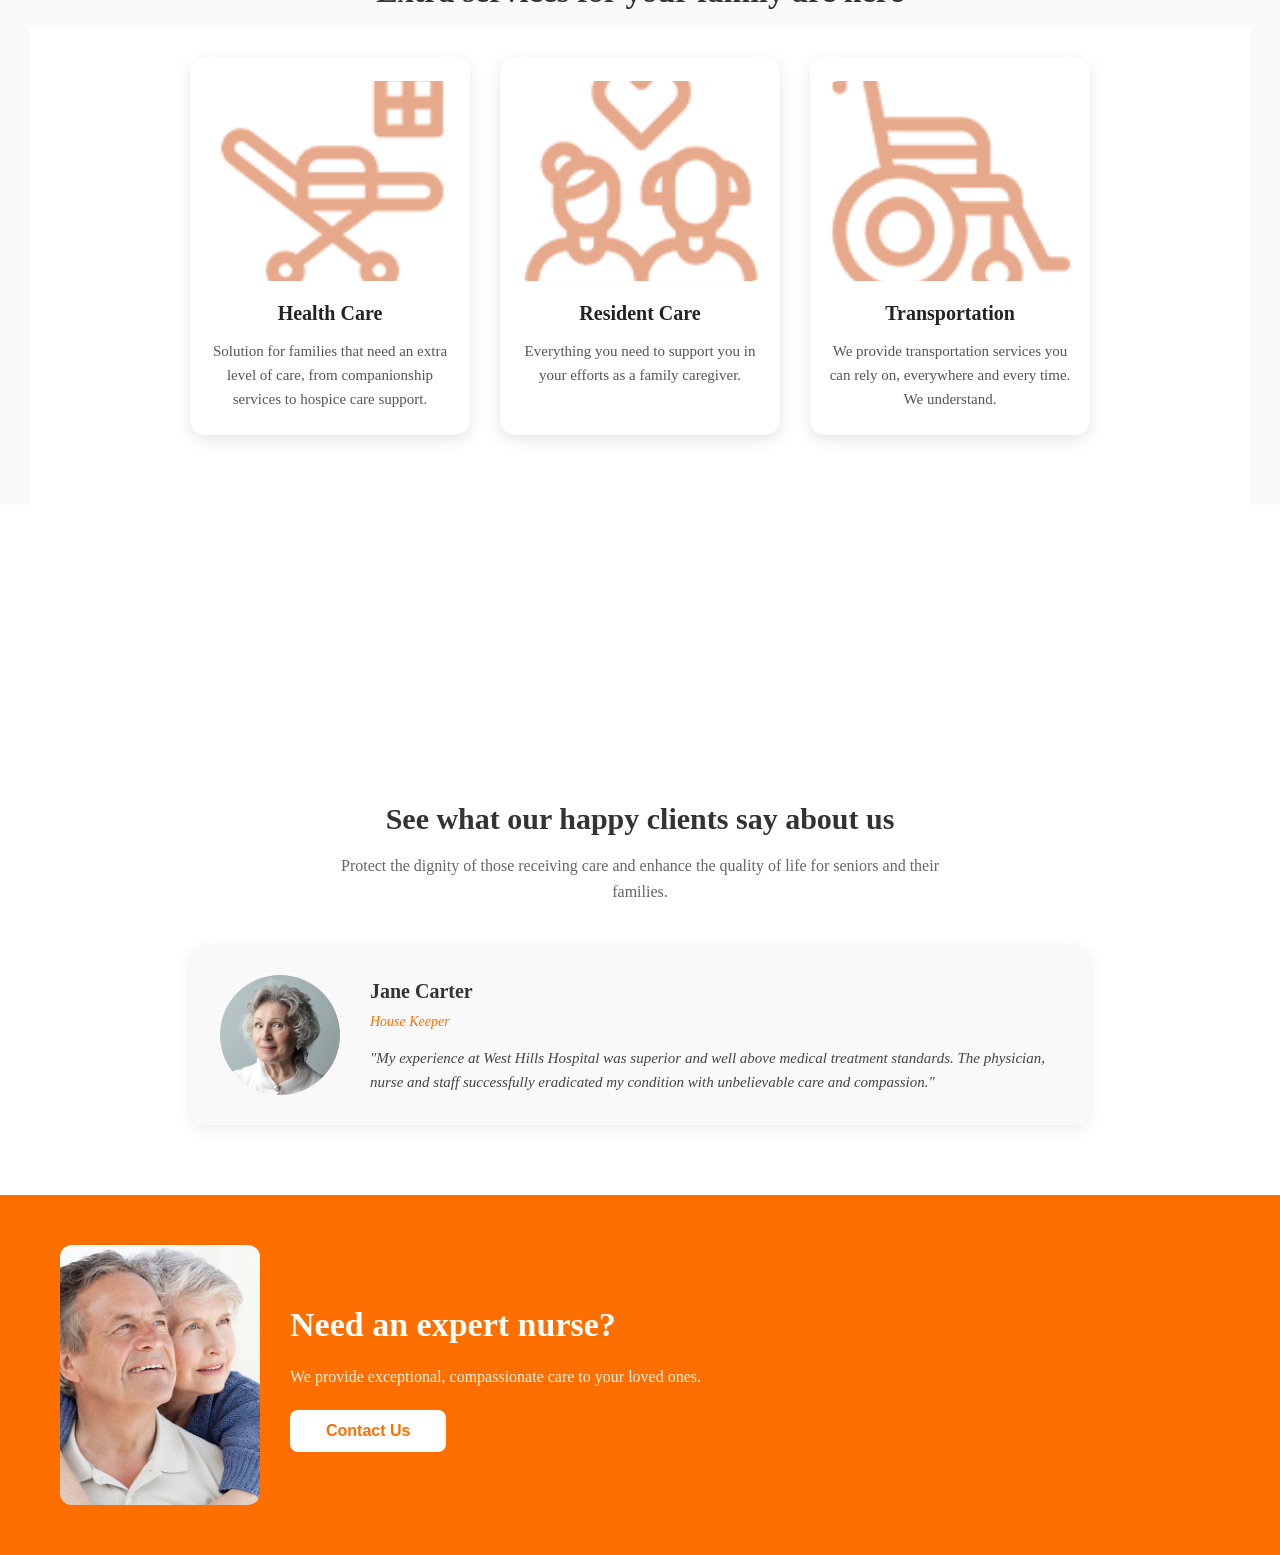
==== commit 020aabaa: "update" ====
--- a/index.html
+++ b/index.html
@@ -7,142 +7,143 @@
     <link rel="stylesheet" href="./style.css">
 </head>
 <body>
-    <div class="all">
-        <!-- Navbar -->
-        <nav class="navbar">
-            <img src="asset/logo.png" alt="Logo" class="logo">
-            <div class="nav-links">
-                <a href="D:\elderly_care\index.html">Home</a>
-                <a href="D:\elderly_care\store.html">Store</a>
-                <a href="D:\elderly_care\about.html">About</a>
-                <a href="D:\elderly_care\service.html">Service</a>
-            </div>
-        </nav>
 
-        <!-- Hero Section with centered image -->
-        <div class="hero granpas">
-            <img src="asset\slide22.jpg" alt="Elderly Care Hero" class="hero-image">
+    <!-- Navbar -->
+    <nav class="navbar">
+        <img src="asset/logo.png" alt="Logo" class="logo">
+        <button class="menu-toggle" aria-label="Toggle menu">&#9776;</button>
+        <div class="nav-links">
+            <a href="./index.html">Home</a>
+            <a href="./store.html">Store</a>
+            <a href="./about.html">About</a>
+            <a href="./service.html">Service</a>
         </div>
+    </nav>
 
-        <!-- Illustration Categories -->
-        <section class="category">
+    <!-- Hero Section -->
+    <div class="hero">
+        <img src="asset/slide22.jpg" alt="Elderly Care Hero" class="hero-image">
+    </div>
+
+    <!-- Illustration Categories -->
+    <section class="category">
+        <div class="illustration">
+            <img src="./ico1.png" alt="Icon 1" class="sorce">
+            <p>Lorem ipsum dolor sit amet consectetur adipisicing elit. Aut amet tenetur obcaecati distinctio repellendus?</p>
+        </div>
+        <div class="illustration">
+            <img src="asset/ico2.png" alt="Icon 2" class="sorce">
+            <p>Lorem ipsum dolor sit amet consectetur adipisicing elit. Numquam, qui eligendi velit beatae mollitia eius?</p>
+        </div>
+        <div class="illustration">
+            <img src="asset/ico3.png" alt="Icon 3" class="sorce">
+            <p>Lorem ipsum dolor sit amet consectetur adipisicing elit. Numquam, qui eligendi velit beatae mollitia eius?</p>
+        </div>
+        <div class="illustration">
+            <img src="asset/ico4.png" alt="Icon 4" class="sorce">
+            <p>Lorem ipsum dolor sit amet consectetur adipisicing elit. Numquam, qui eligendi velit beatae mollitia eius?</p>
+        </div>
+    </section>
+
+    <!-- Expert Section -->
+    <section class="expert">
+        <img src="asset/icon11.png" alt="Expert Icon">
+        <h1>We are expert elderly care in this town</h1>
+        <p>Our mission is to provide the best service to your family, care and match for you and your family.</p>
+        <img src="asset/video.jpg" alt="Video" class="expert-video">
+    </section>
+
+    <!-- Expertise Section -->
+    <div class="my_expertise">
+        <h1>We will do, what we are expert in</h1>
+        <p>Everything you need to support you in family caregiver. We can help you today.</p>
+    </div>
+    <div class="exper_img">
+        <div class="expertise_image"><img src="asset/p9.jpg" alt="Expertise 1"></div>
+        <div class="expertise_image"><img src="asset/p7.jpg" alt="Expertise 2"></div>
+        <div class="expertise_image"><img src="asset/p10.jpg" alt="Expertise 3"></div>
+    </div>
+
+    <!-- Caring Packages -->
+    <div class="caring_pack">
+        <div class="caring_header">
+            <h1>Our Caring Packages and prices</h1>
+            <p>Elderly care emphasizes the social and personal requirements of senior citizens who need some assistance.</p>
+        </div>
+        <div class="caring_order">
+            <h1>$59/month</h1>
+            <p>Long term care, nursing homes, hospice care, and home care</p>
+            <button>Order Now</button>
+        </div>
+        <div class="caring_order featured">
+            <h1>$129/year</h1>
+            <p>Services as assisted living, adult day care, long term care, nursing homes, hospice care and home care</p>
+            <button>Order Now</button>
+        </div>
+    </div>
+
+    <!-- Extra Services -->
+    <div class="extra_services">
+        <h1>Extra services for your family are here</h1>
+        <section class="category services">
             <div class="illustration">
-                <img src="./ico1.png" alt="Icon 1" class="sorce">
-                <p>Lorem ipsum dolor sit amet consectetur adipisicing elit. Aut amet tenetur obcaecati distinctio repellendus? Dol</p>
+                <img src="asset/icon7.png" alt="Health Care" class="ico">
+                <h2>Health Care</h2>
+                <p>Solution for families that need an extra level of care, from companionship services to hospice care support.</p>
             </div>
             <div class="illustration">
-                <img src="asset\ico2.png" alt="Icon 2" class="sorce">
-                <p>Lorem ipsum dolor sit amet consectetur adipisicing elit. Numquam, qui eligendi velit beatae mollitia eius? Quisquam sunt eligendi doloremque tenetur rep</p>
+                <img src="asset/icon8.png" alt="Resident Care" class="ico">
+                <h2>Resident Care</h2>
+                <p>Everything you need to support you in your efforts as a family caregiver.</p>
             </div>
             <div class="illustration">
-                <img src="asset\ico3.png" alt="Icon 3" class="sorce">
-                <p>Lorem ipsum dolor sit amet consectetur adipisicing elit. Numquam, qui eligendi velit beatae mollitia eius?</p>
-            </div>
-            <div class="illustration">
-                <img src="asset\ico4.png" alt="Icon 4" class="sorce">
-                <p>Lorem ipsum dolor sit amet consectetur adipisicing elit. Numquam, qui eligendi velit beatae mollitia eius?</p>
+                <img src="asset/icon9.png" alt="Transportation" class="ico">
+                <h2>Transportation</h2>
+                <p>We provide transportation services you can rely on, everywhere and every time. We understand.</p>
             </div>
         </section>
     </div>
 
-    <!-- Expert Section -->
-    <section class="expert">
-        <img src="asset\icon11.png" alt="Expert Icon">
-        <h1>We are expert elderly care in this town</h1>
-        <p>Our mission is to provide the best service to your family, care and match for you and your family.</p>
-        <img src="asset\video.jpg" alt="" style="width: 60vw;height: 70vh; margin-top: 50px;">
-     </section>
+    <!-- Company Logos -->
+    <div class="company">
+        <div class="comp"><img src="asset/logo1.png" alt="Company 1"></div>
+        <div class="comp"><img src="asset/logo2.png" alt="Company 2"></div>
+        <div class="comp"><img src="asset/logo3.png" alt="Company 3"></div>
+        <div class="comp"><img src="asset/logo4.png" alt="Company 4"></div>
+    </div>
 
-     <!-- EXPERTISE SECTION -->
-     <div class="my_expertise">
-        <section class="expert_in">
-            <h1>We will do, what we are expert in</h1>
-            <p>Everything you need to support you in family caregiver,We can help you today.</p>
-        </section>
-     </div>
-     <div class="exper_img">
-         <div class="expertise_image">
-            <img src="asset\p9.jpg" alt="">
+    <!-- Client Testimonial -->
+    <section class="what_our_client">
+        <div class="client_header">
+            <h1>See what our happy clients say about us</h1>
+            <p>Protect the dignity of those receiving care and enhance the quality of life for seniors and their families.</p>
         </div>
-        <div class="expertise_image">
-            <img src="asset\p7.jpg" alt="">
+        <div class="client_review">
+            <img src="asset/tst3.jpg" alt="Jane Carter">
+            <div class="client_review_body">
+                <h3>Jane Carter</h3>
+                <p class="role">House Keeper</p>
+                <p>"My experience at West Hills Hospital was superior and well above medical treatment standards. The physician, nurse and staff successfully eradicated my condition with unbelievable care and compassion."</p>
+            </div>
         </div>
-        <div class="expertise_image">
-            <img src="asset\p10.jpg" alt="">
+    </section>
+
+    <!-- Expert Nurse CTA -->
+    <div class="expert_nurse">
+        <img src="asset/p8.jpg" alt="Expert Nurse">
+        <div class="expert_header">
+            <h2>Need an expert nurse?</h2>
+            <p>We provide exceptional, compassionate care to your loved ones.</p>
+            <button>Contact Us</button>
         </div>
-     </div>
-     <!-- Our Caring Packages and prices -->
-      <div class="Caring_pack">
-        <section class="Caring_header">
-        <h1>Our Caring Packages and prices</h1>
-        <p>Elderly care emphasizes the social and personal requirements of senior citizens who need some assistance.</p>
-        </section>
-        <div class="Caring_order">
-            <h1>$59/month</h1>
-            <p>long term care, nursing homes, hospice  <br> care, and home care</p>
-            <button> Order Now </button>
-        </div>
-        <div class="Caring_order_sec">
-            <h1>$129/year</h1>
-            <p>services as assisted living, adult day care, long term care, nursing homes, hospice care<br> and home care</p>
-            <button> Order Now </button>
-        </div>
-      </div>
+    </div>
 
-      <!-- Extra services for your family are here -->
-       <div>
-        <section>
-        <img src="" alt="">
-        <h1 style="text-align: center;">Extra services for your family are here</h1>
-        </section>
-         <section class="category">
-            <div class="illustration">
-                <img src="asset\icon7.png" alt="Icon 1" class="ico">
-                <h1>Health Care</h1>
-                <p>Solution for families that need an extra level of care, From companionship services to hospice care support</p>
-            </div>
-            <div class="illustration">
-                <img src="asset\icon8.png" alt="Icon 2" class="ico">
-                <h1>Resident Care</h1>
-                <p>Resident Care Everything you need to support you in, your efforts as a family caregiver. An</p>
-            </div>
-            <div class="illustration">
-                <img src="asset\icon9.png" alt="Icon 3" class="ico">
-                <h1>transportation</h1>
-                <p>We provide transportation services you can rely on, everywhere & every time We've been there. We understand.</p>
-            </div>
-        </section>
-    </div>
-  </div>
-  <div class="company">
-    <div class="comp"> <img src="asset\logo1.png" alt=""> </div>
-    <div class="comp"><img src="asset\logo2.png" alt=""></div>
-    <div class="comp"><img src="asset\logo3.png" alt=""></div>
-    <div class="comp"><img src="asset\logo4.png" alt=""></div>
-   </div>
-  <!-- SEE WHAT OUR CLIENT SAYS ABOUT US -->
-     <section class="what_our_client">
-        <div class="client_header">
-            <h1>See what says our happy clients about us</h1>
-            <p>Protect the dignity of those receiving care and to enhance the quality of life for both seniors and their families.</p>
-        </div>
-        <div class=" client_review">
-            <img src="asset\tst3.jpg" alt="" style="width: fit-content; height: fit-content; margin-left: 20px;">
-            <div class="client_review_header">
-            <h3>Jane Carter</h3>
-            <p>House Keeper</p>
-            <p>"My experince at west hills hospital was superior and well above medical treatment standards.The physician,Nurse and staff sucesfully Eradicate my(Disease) with unbeliveble care and compassion. Thier attention to ensuring my well being is execeptional." </p>
-           </div>
-        </div>
-     </section>
-     <!-- NEED AN EXPERT NURSE -->
-      <div class="Expert_nurse">
-        <img src="asset\p8.jpg" alt="" style="width: 20vw; height: 30vh;">
-        <div class="Expert_header">
-        <h2>Need an expert nurse?</h2>
-        <p>We provide exceptional, compassion care to your darlings.</p>
-        <button style="width: 10vw; height: 5vh; border-radius: 7px; border: none; margin-left: 350px; gap: 40px; margin: 20px;">Contact us</button>
-        </div>
-      </div>
+    <script>
+        // Mobile menu toggle
+        const toggle = document.querySelector('.menu-toggle');
+        const navLinks = document.querySelector('.nav-links');
+        toggle.addEventListener('click', () => navLinks.classList.toggle('open'));
+    </script>
+
 </body>
-</html>+</html>
--- a/style.css
+++ b/style.css
@@ -1,304 +1,524 @@
-/* Reset & Base */
+/* =====================
+   Reset & Base
+===================== */
 * {
     margin: 0;
     padding: 0;
     box-sizing: border-box;
 }
+
 body {
-    font-family: Arial;
+    font-family: Georgia, serif;
     font-size: 18px;
     line-height: 1.6;
     overflow-x: hidden;
-}
-
-/* Hero Section */
-.all {
-    background-image: url("./slide1-1.jpg.jpeg");
-    background-size: cover;
-    background-position: center;
-    min-height: 100vh;
-    position: relative;
-}
-
+    color: #333;
+}
+
+img {
+    max-width: 100%;
+    display: block;
+}
+
+/* =====================
+   Navbar
+===================== */
 .navbar {
     display: flex;
     justify-content: space-between;
     align-items: center;
-    padding: 20px 50px;
-    /* background: rgba(255, 255, 255, 0.9); Semi-transparent white */
-    /* position: fixed; */
-    top: 0;
+    padding: 16px 50px;
     width: 100%;
     z-index: 1000;
+    background: rgba(255, 255, 255, 0.97);
+    box-shadow: 0 2px 8px rgba(0,0,0,0.08);
+    position: sticky;
+    top: 0;
 }
 
 .logo {
-    height: 60px;
+    height: 55px;
+    width: auto;
 }
 
 .nav-links a {
     text-decoration: none;
-    color: black;
-    margin: 0 20px;
+    color: #222;
+    margin: 0 18px;
     font-weight: bold;
-    font-size: 18px;
+    font-size: 16px;
 }
 
 .nav-links a:hover {
-    color: #ff6f00; /* Orange on hover */
-}
-
-/* Hero Image (centered under navbar) */
-.hero.granpas {
-    display: flex;
-    justify-content: center;
-    align-items: center;
-    height: 100vh;
-    padding-top: 80px; /* Space for fixed navbar */
+    color: #ff6f00;
+}
+
+.menu-toggle {
+    display: none;
+    background: none;
+    border: none;
+    font-size: 26px;
+    cursor: pointer;
+    color: #333;
+}
+
+/* =====================
+   Hero Section
+===================== */
+.hero {
+    width: 100%;
+    max-height: 90vh;
+    overflow: hidden;
 }
 
 .hero-image {
     width: 100%;
-     height: auto;
+    height: 90vh;
     object-fit: cover;
-    border-radius: 15px;
-    box-shadow: 0 10px 30px rgba(0,0,0,0.3);
-}
-
-/* Illustration Section */
+}
+
+/* =====================
+   Illustration Categories
+===================== */
 .category {
     display: flex;
     flex-wrap: wrap;
     justify-content: center;
-    gap: 40px;
-    padding: 80px 20px;
+    gap: 30px;
+    padding: 70px 40px;
     background: #fff;
 }
 
 .illustration {
-    flex: 1;
-    min-width: 250px;
-    max-width: 300px;
+    flex: 1 1 220px;
+    max-width: 280px;
     text-align: center;
-    padding: 20px;
-    /* background: #f9f9f9; */
+    padding: 24px 18px;
     border-radius: 15px;
     box-shadow: 0 5px 15px rgba(0,0,0,0.1);
     transition: transform 0.3s ease;
 }
 
 .illustration:hover {
-    transform: translateY(-10px);
+    transform: translateY(-8px);
 }
 
 .sorce {
-    width: 150px;
-    height: 150px;
-    border-radius: 50%;  
+    width: 130px;
+    height: 130px;
+    border-radius: 50%;
     object-fit: cover;
-    display: block;
-    margin: 0 auto 20px;
+    margin: 0 auto 16px;
     transition: filter 0.4s ease, transform 0.4s ease;
 }
 
 .illustration:hover .sorce {
-    filter: brightness(0.8) hue-rotate(200deg) saturate(2); /* Turns orange on hover */
+    filter: brightness(0.8) hue-rotate(200deg) saturate(2);
     transform: scale(1.1);
 }
 
 .illustration p {
-    font-size: 16px;
-    color: #444;
-}
-
-/* Expert Section */
+    font-size: 15px;
+    color: #555;
+}
+
+/* =====================
+   Expert Section
+===================== */
 .expert {
     text-align: center;
-    padding: 100px 20px;
-    /* background: #f8f8f8; */
-}
-
-.expert img {
-    width: 120px;
-    height: 120px;
-    margin-bottom: 30px;
+    padding: 80px 30px;
+    background: #fafafa;
+}
+
+.expert img:first-child {
+    width: 100px;
+    height: 100px;
+    margin: 0 auto 24px;
+    object-fit: contain;
 }
 
 .expert h1 {
-    font-size: 36px;
-    margin-bottom: 20px;
+    font-size: clamp(22px, 4vw, 36px);
+    margin-bottom: 16px;
 }
 
 .expert p {
+    font-size: 18px;
+    max-width: 700px;
+    margin: 0 auto;
+    color: #555;
+}
+
+.expert-video {
+    width: 60%;
+    height: auto;
+    margin: 40px auto 0;
+    border-radius: 12px;
+    box-shadow: 0 8px 24px rgba(0,0,0,0.15);
+}
+
+/* =====================
+   Expertise Section
+===================== */
+.my_expertise {
+    text-align: center;
+    padding: 60px 30px 30px;
+}
+
+.my_expertise h1 {
+    font-size: clamp(20px, 3.5vw, 32px);
+    margin-bottom: 12px;
+}
+
+.my_expertise p {
+    color: #666;
+    font-size: 17px;
+}
+
+.exper_img {
+    display: flex;
+    flex-wrap: wrap;
+    gap: 16px;
+    padding: 0 30px 60px;
+}
+
+.expertise_image {
+    flex: 1 1 250px;
+    overflow: hidden;
+    border-radius: 12px;
+}
+
+.expertise_image img {
+    width: 100%;
+    height: 300px;
+    object-fit: cover;
+    transition: transform 0.4s ease;
+}
+
+.expertise_image img:hover {
+    transform: scale(1.04);
+}
+
+/* =====================
+   Caring Packages
+===================== */
+.caring_pack {
+    display: flex;
+    flex-wrap: wrap;
+    align-items: center;
+    gap: 24px;
+    padding: 60px 60px;
+    background: #fff;
+}
+
+.caring_header {
+    flex: 1 1 250px;
+}
+
+.caring_header h1 {
+    font-size: clamp(20px, 3vw, 30px);
+    margin-bottom: 12px;
+}
+
+.caring_header p {
+    color: #666;
+    font-size: 16px;
+}
+
+.caring_order {
+    flex: 1 1 200px;
+    text-align: center;
+    padding: 40px 24px;
+    background: #f7f5f5;
+    border-radius: 14px;
+    box-shadow: 0 4px 12px rgba(0,0,0,0.08);
+}
+
+.caring_order h1 {
+    font-size: clamp(22px, 3vw, 30px);
+    margin-bottom: 12px;
+}
+
+.caring_order p {
+    font-size: 15px;
+    color: #666;
+    margin-bottom: 24px;
+}
+
+.caring_order button {
+    padding: 12px 32px;
+    border: 2px solid #ff6f00;
+    background: transparent;
+    color: #ff6f00;
+    border-radius: 8px;
+    font-size: 15px;
+    cursor: pointer;
+    transition: all 0.3s;
+}
+
+.caring_order button:hover {
+    background: #ff6f00;
+    color: #fff;
+}
+
+.caring_order.featured {
+    background: rgba(223, 159, 107, 0.85);
+    transform: scale(1.04);
+}
+
+.caring_order.featured button {
+    border-color: #fff;
+    color: #fff;
+}
+
+.caring_order.featured button:hover {
+    background: #fff;
+    color: #ff6f00;
+}
+
+/* =====================
+   Extra Services
+===================== */
+.extra_services {
+    padding: 60px 30px 0;
+    background: #fafafa;
+}
+
+.extra_services > h1 {
+    text-align: center;
+    font-size: clamp(20px, 3.5vw, 32px);
+    margin-bottom: 10px;
+}
+
+.services {
+    padding-top: 30px;
+}
+
+.ico {
+    width: 100%;
+    max-height: 200px;
+    object-fit: cover;
+    border-radius: 10px;
+    margin-bottom: 16px;
+}
+
+.illustration h2 {
     font-size: 20px;
-    max-width: 800px;
-    margin: 0 auto;
-}
-
-.my_expertise{
-    margin: 30px;
-    /* margin-top: 70px; */
-
-}
-.expert_in{
-    
-    text-align: center;
-}
-.exper_img{
-    flex: 1;
-    display: flex;
-    flex-direction: row;
-    gap: 20px;
-}
-.expertise_image{
-    flex: 1;
-    display: flex;
-    width: 30vw;
-    height: 40vh;
-    justify-content: space-around;
-}
-.Caring_pack{
-    flex: 1;
-    display: flex;
-    margin: 120px;
-    gap: 20px;
-
-}
-.Caring_header{
-    flex: 1;
-    display: flex;
-    flex-direction: column; 
-}
-.Caring_order{
-    place-content: center;
-    text-align: center;
-    width: 30vw;
-    height: 60vh;
-    gap: 100px;
-    background-color: rgb(247, 245, 245);
-    border-radius: 14px;
-}
-.Caring_order_sec{
-    place-content: center;
-    text-align: center;
-    width: 30vw;
-    height: 70vh;
-    margin-left: -50px;
-    background-color: rgba(223, 159, 107, 0.877);
-    border-radius: 14px;
-}
-/* OUR CARE SECTION */
-.category {
-    display: flex;
-    flex-wrap: wrap;
-    justify-content: center;
-    gap: 40px;
-    /* padding: 80px 20px; */
-    background: #fff;
-}
-
-.illustration {
-    flex: 1;
-    min-width: 250px;
-    max-width: 300px;
-    text-align: center;
-    padding: 20px;
-    /* background: #f9f9f9; */
-    border-radius: 15px;
-    box-shadow: 0 5px 15px rgba(0,0,0,0.1);
-    transition: transform 0.3s ease;
-}
-
-.illustration:hover {
-    transform: translateY(-10px);
-}
-
-.ico {
-    width: 20vw;
-    height: 45vh;
-    /* border-radius: 50%;   */
-    object-fit: cover;
-    display: block;
-    margin: 0 auto 20px;
-    transition: filter 0.4s ease, transform 0.4s ease;
-}
-
-.illustration:hover .sorce {
-    filter: brightness(0.8) hue-rotate(200deg) saturate(2); /* Turns orange on hover */
-    transform: scale(1.1);
-}
-
-.illustration p {
-    font-size: 16px;
-    color: #444;
-}
-
-/* COMPANY */
-.company{
+    margin-bottom: 10px;
+    color: #222;
+}
+
+/* =====================
+   Company Logos
+===================== */
+.company {
     background-image: url("./tst1.jpg");
     background-repeat: no-repeat;
     background-position: center;
     background-size: cover;
-    height: 120vh;
-    width: 100vw;
-    display: flex;
-}
-.comp{
-    margin-top: 300px;
-    gap: 50px;
-}
-
-/* WHAT OUR CLIENT SAYS ABOUT US */
-
-.client_header{
+    padding: 80px 40px;
+    display: flex;
+    flex-wrap: wrap;
+    justify-content: center;
+    align-items: center;
+    gap: 30px;
+}
+
+.comp img {
+    height: 60px;
+    width: auto;
+    object-fit: contain;
+    filter: brightness(0) invert(1);
+    opacity: 0.85;
+    transition: opacity 0.3s;
+}
+
+.comp img:hover {
+    opacity: 1;
+}
+
+/* =====================
+   Client Testimonial
+===================== */
+.what_our_client {
+    padding: 70px 40px;
+    background: #fff;
+}
+
+.client_header {
     text-align: center;
-    gap: 100px;
-    margin: 50px;
-}
-.client_review_header{
-    background-color: #ffffff;
-    width: 50vw;
-    height: 40vh;
-    border-radius: 20px;
-    margin: 100px;
-    margin-top: 50px;
-}
-.client_review{
-    flex: 1;
-    display: flex;
-    flex-direction: row;
-   
- }
-/* .what_our_client{
-    display: flex;
-} */
-
-.Expert_nurse{
+    margin-bottom: 40px;
+}
+
+.client_header h1 {
+    font-size: clamp(20px, 3.5vw, 30px);
+    margin-bottom: 10px;
+}
+
+.client_header p {
+    color: #666;
+    max-width: 600px;
+    margin: 0 auto;
+    font-size: 16px;
+}
+
+.client_review {
+    display: flex;
+    flex-wrap: wrap;
+    align-items: center;
+    gap: 30px;
+    max-width: 900px;
+    margin: 0 auto;
+    background: #f9f9f9;
+    border-radius: 16px;
+    padding: 30px;
+    box-shadow: 0 4px 16px rgba(0,0,0,0.08);
+}
+
+.client_review img {
+    width: 120px;
+    height: 120px;
+    border-radius: 50%;
+    object-fit: cover;
+    flex-shrink: 0;
+}
+
+.client_review_body {
+    flex: 1 1 200px;
+}
+
+.client_review_body h3 {
+    font-size: 20px;
+    margin-bottom: 4px;
+}
+
+.client_review_body .role {
+    color: #ff6f00;
+    font-size: 14px;
+    margin-bottom: 12px;
+}
+
+.client_review_body p {
+    font-size: 15px;
+    color: #444;
+    font-style: italic;
+}
+
+/* =====================
+   Expert Nurse CTA
+===================== */
+.expert_nurse {
+    display: flex;
+    flex-wrap: wrap;
+    align-items: center;
+    gap: 30px;
     background-color: #ff6f00;
-    flex: 1;
-    gap: 80px;
-    display: flex;
-    flex-direction: row;
-    opacity: 40px;
-    overflow-x: auto;
-
-}
-.Expert_header{
-    text-align: center;
-    place-content: center;
-}
-
-
-/* MEDIA QUARY */
-
-/* Responsive */
+    padding: 50px 60px;
+}
+
+.expert_nurse img {
+    width: 200px;
+    height: 260px;
+    object-fit: cover;
+    border-radius: 12px;
+    flex-shrink: 0;
+}
+
+.expert_header {
+    flex: 1 1 200px;
+    color: #fff;
+}
+
+.expert_header h2 {
+    font-size: clamp(22px, 3.5vw, 34px);
+    margin-bottom: 12px;
+}
+
+.expert_header p {
+    font-size: 16px;
+    margin-bottom: 20px;
+    opacity: 0.9;
+}
+
+.expert_header button {
+    padding: 12px 36px;
+    background: #fff;
+    color: #ff6f00;
+    border: none;
+    border-radius: 8px;
+    font-size: 16px;
+    font-weight: bold;
+    cursor: pointer;
+    transition: background 0.3s, color 0.3s;
+}
+
+.expert_header button:hover {
+    background: #333;
+    color: #fff;
+}
+
+/* =====================
+   Responsive — Tablet
+===================== */
 @media (max-width: 1024px) {
-    .navbar { padding: 20px 30px; }
-    .nav-links a { margin: 0 10px; font-size: 16px; }
-    .hero-image { width: 90%; }
-}
-
+    .navbar { padding: 16px 30px; }
+    .nav-links a { margin: 0 12px; font-size: 15px; }
+    .caring_pack { padding: 50px 30px; }
+    .expert-video { width: 80%; }
+}
+
+/* =====================
+   Responsive — Mobile
+===================== */
 @media (max-width: 768px) {
-    .navbar { flex-direction: column; gap: 15px; }
-    .nav-links { display: flex; flex-wrap: wrap; justify-content: center; }
-}+    /* Navbar */
+    .navbar { padding: 14px 20px; flex-wrap: wrap; }
+    .menu-toggle { display: block; }
+    .nav-links {
+        display: none;
+        width: 100%;
+        flex-direction: column;
+        align-items: center;
+        padding: 10px 0;
+        gap: 12px;
+        background: #fff;
+    }
+    .nav-links.open { display: flex; }
+    .nav-links a { margin: 0; font-size: 16px; }
+
+    /* Hero */
+    .hero-image { height: 50vw; min-height: 220px; }
+
+    /* Expert video */
+    .expert-video { width: 100%; }
+
+    /* Expertise images */
+    .exper_img { padding: 0 16px 40px; }
+    .expertise_image img { height: 220px; }
+
+    /* Caring packages */
+    .caring_pack { padding: 40px 20px; flex-direction: column; }
+    .caring_order.featured { transform: none; }
+
+    /* Company */
+    .company { padding: 50px 20px; }
+
+    /* Expert nurse */
+    .expert_nurse { padding: 40px 24px; flex-direction: column; align-items: flex-start; }
+    .expert_nurse img { width: 100%; height: 220px; }
+
+    /* Client review */
+    .what_our_client { padding: 50px 20px; }
+    .client_review { flex-direction: column; align-items: flex-start; }
+}
+
+@media (max-width: 480px) {
+    body { font-size: 16px; }
+    .illustration { min-width: 100%; }
+    .category { padding: 40px 16px; gap: 20px; }
+    .caring_pack { padding: 30px 16px; }
+    .expert { padding: 50px 16px; }
+    .my_expertise { padding: 40px 16px 20px; }
+    .extra_services { padding: 40px 16px 0; }
+}
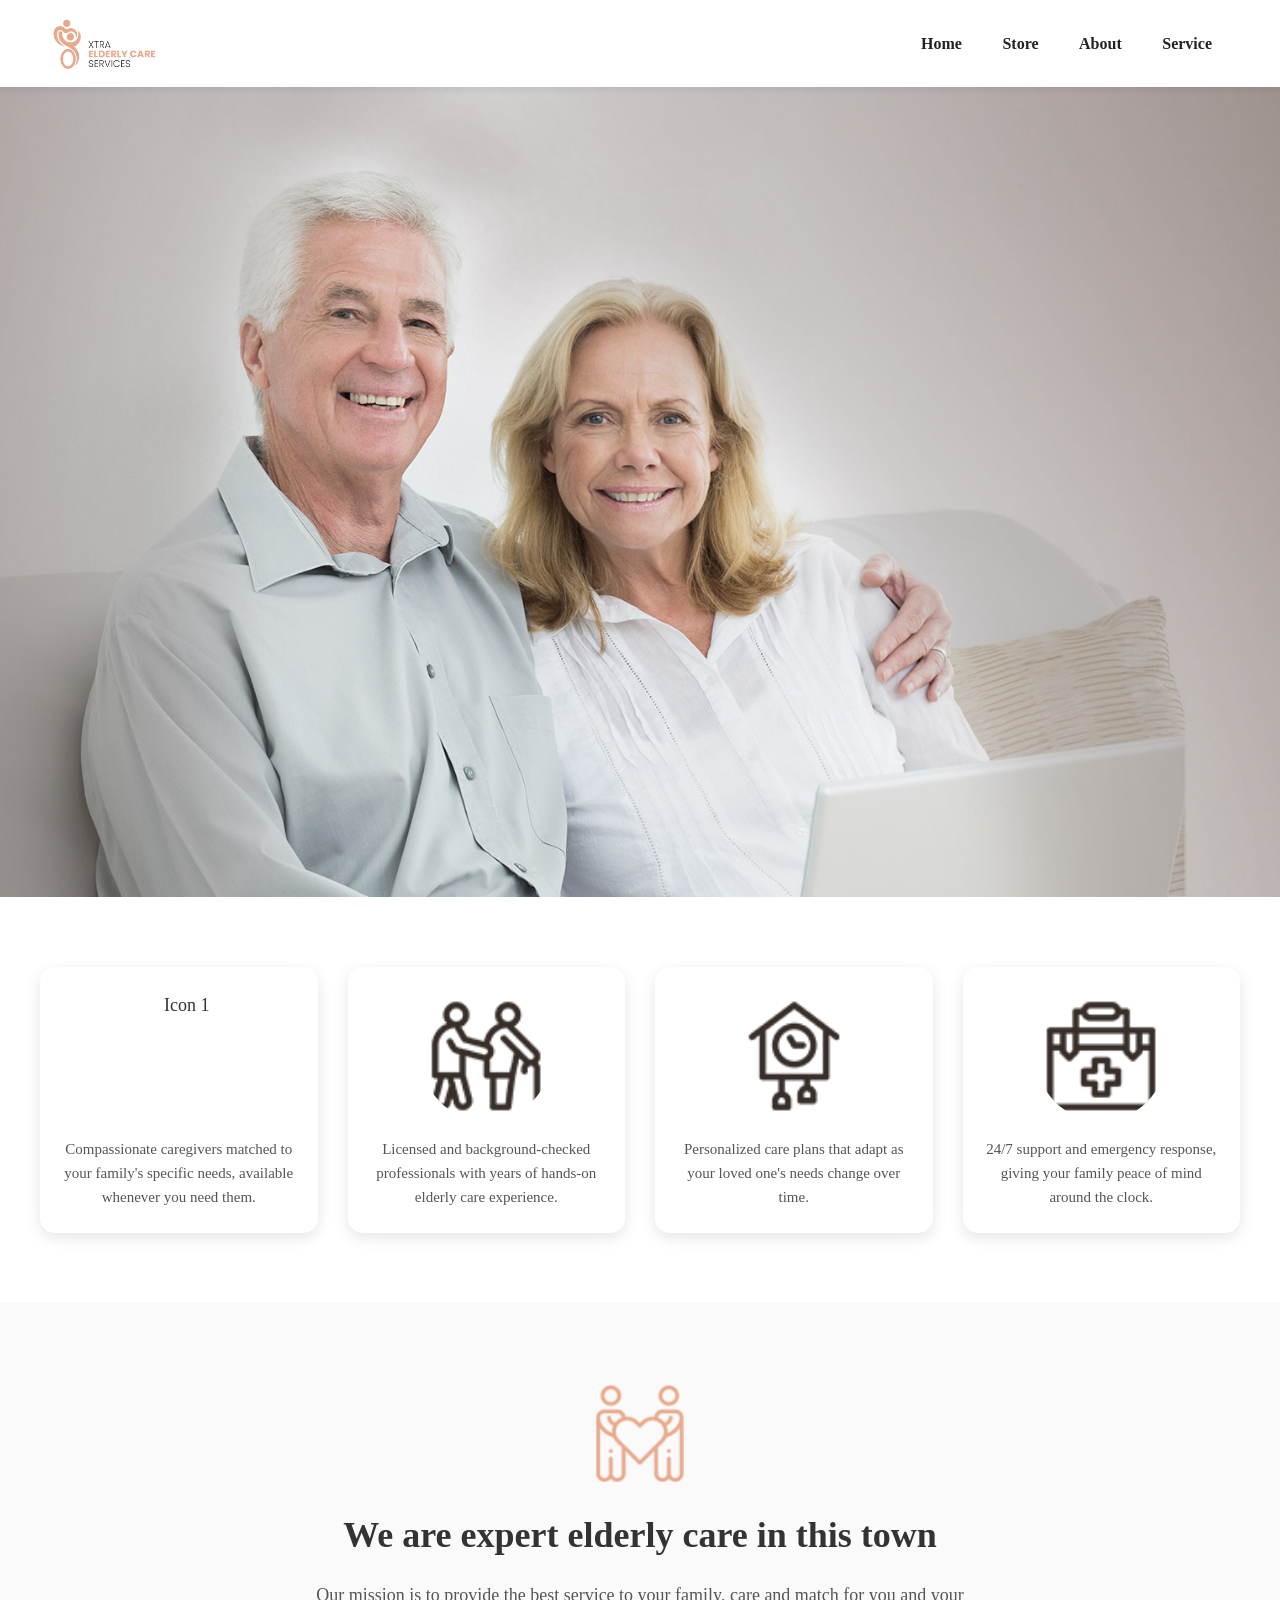
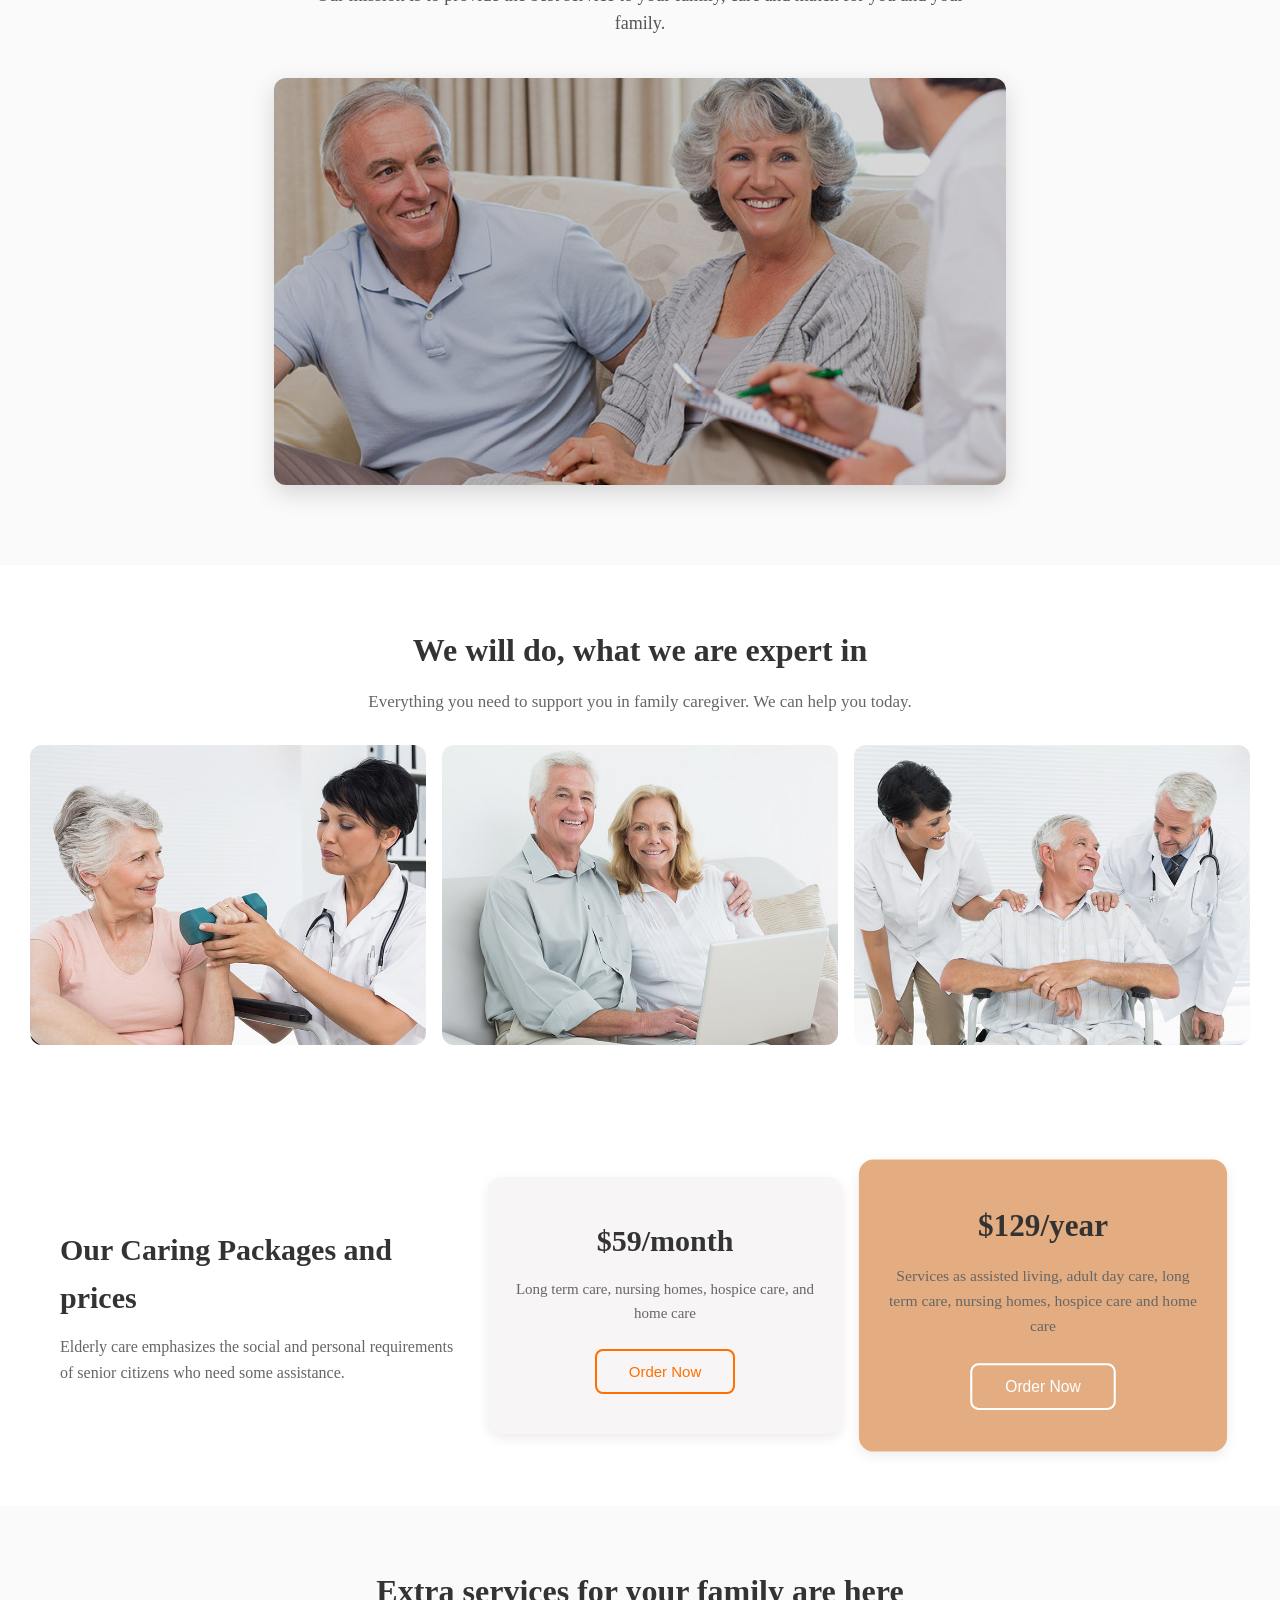
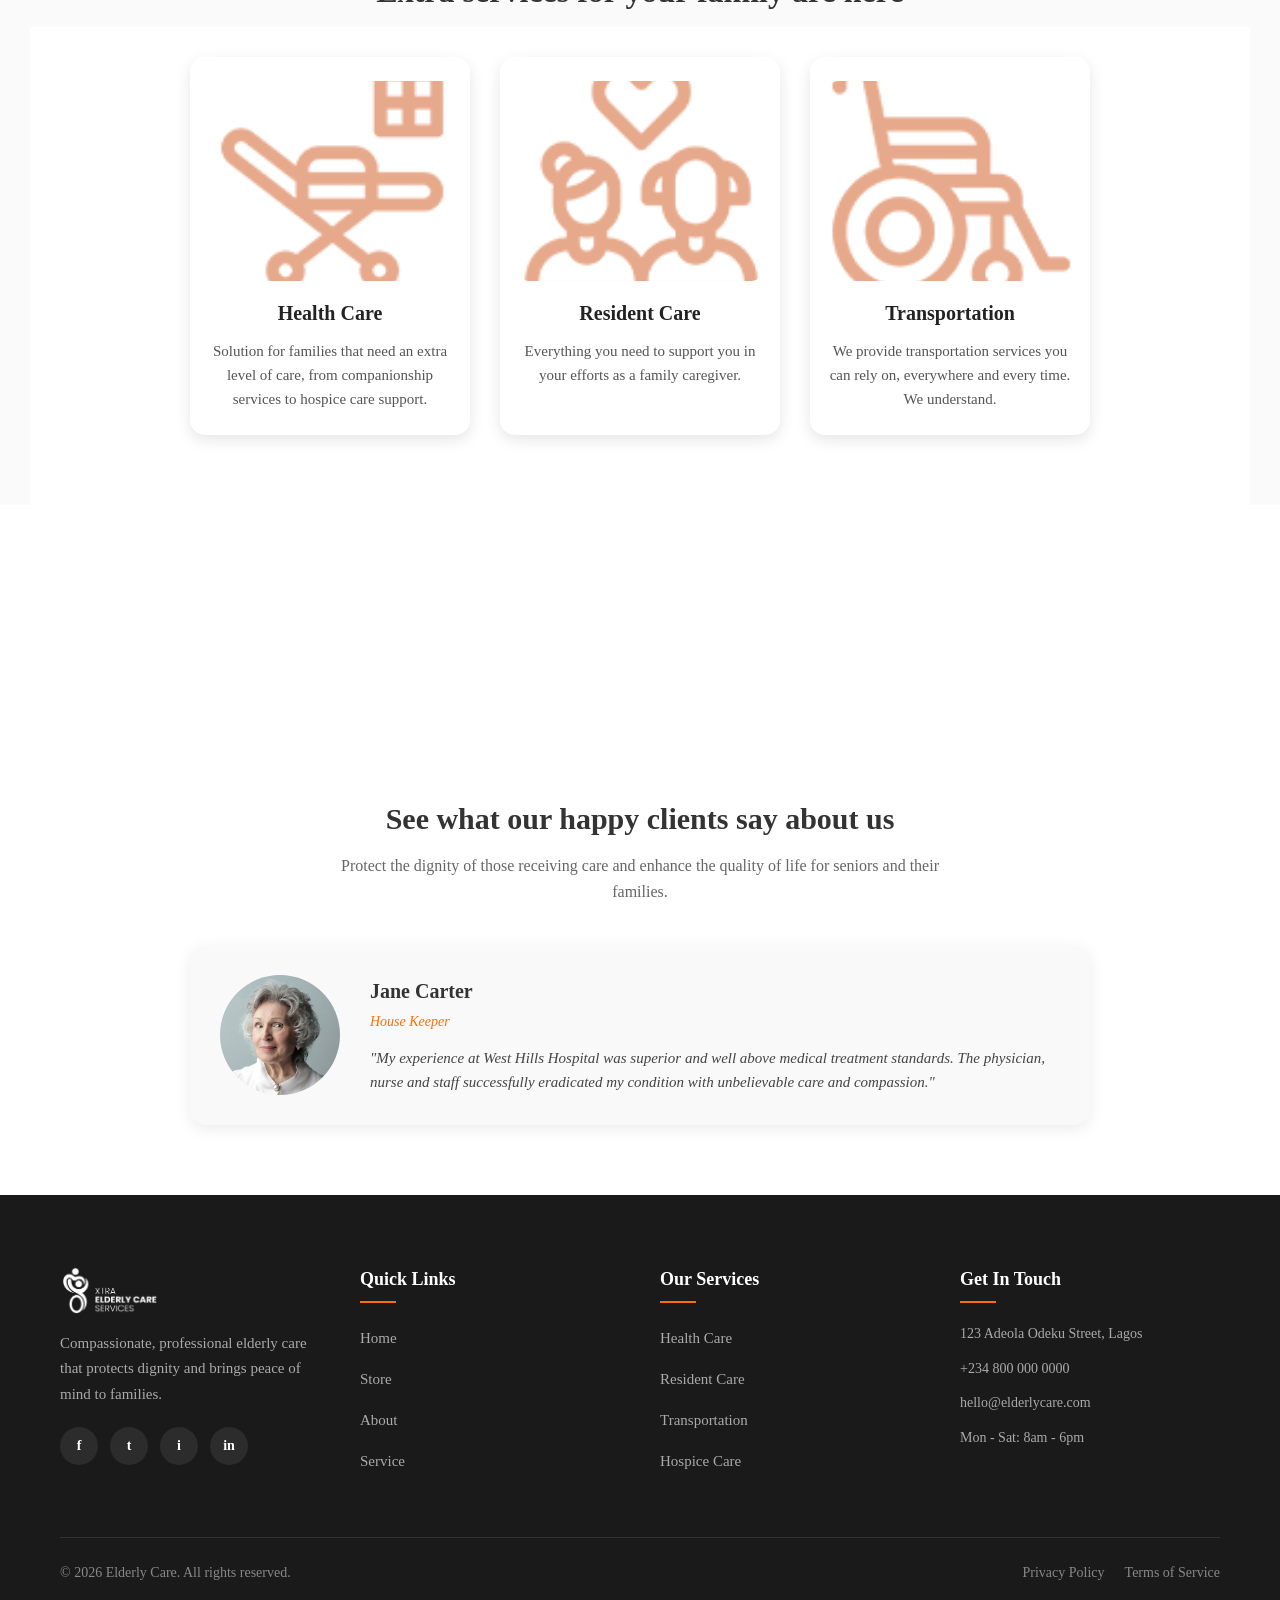
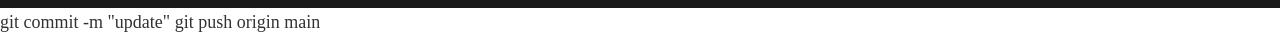
==== commit 5a991ed6: "update" ====
--- a/index.html
+++ b/index.html
@@ -26,25 +26,25 @@
     </div>
 
     <!-- Illustration Categories -->
+    <!-- Illustration Categories -->
     <section class="category">
         <div class="illustration">
             <img src="./ico1.png" alt="Icon 1" class="sorce">
-            <p>Lorem ipsum dolor sit amet consectetur adipisicing elit. Aut amet tenetur obcaecati distinctio repellendus?</p>
+            <p>Compassionate caregivers matched to your family's specific needs, available whenever you need them.</p>
         </div>
         <div class="illustration">
             <img src="asset/ico2.png" alt="Icon 2" class="sorce">
-            <p>Lorem ipsum dolor sit amet consectetur adipisicing elit. Numquam, qui eligendi velit beatae mollitia eius?</p>
+            <p>Licensed and background-checked professionals with years of hands-on elderly care experience.</p>
         </div>
         <div class="illustration">
             <img src="asset/ico3.png" alt="Icon 3" class="sorce">
-            <p>Lorem ipsum dolor sit amet consectetur adipisicing elit. Numquam, qui eligendi velit beatae mollitia eius?</p>
+            <p>Personalized care plans that adapt as your loved one's needs change over time.</p>
         </div>
         <div class="illustration">
             <img src="asset/ico4.png" alt="Icon 4" class="sorce">
-            <p>Lorem ipsum dolor sit amet consectetur adipisicing elit. Numquam, qui eligendi velit beatae mollitia eius?</p>
+            <p>24/7 support and emergency response, giving your family peace of mind around the clock.</p>
         </div>
     </section>
-
     <!-- Expert Section -->
     <section class="expert">
         <img src="asset/icon11.png" alt="Expert Icon">
@@ -129,17 +129,63 @@
     </section>
 
     <!-- Expert Nurse CTA -->
-    <div class="expert_nurse">
-        <img src="asset/p8.jpg" alt="Expert Nurse">
-        <div class="expert_header">
-            <h2>Need an expert nurse?</h2>
-            <p>We provide exceptional, compassionate care to your loved ones.</p>
-            <button>Contact Us</button>
+    <!-- Footer -->
+    <footer class="site-footer">
+        <div class="footer-top">
+            <div class="footer-col footer-brand">
+                <img src="asset/logo.png" alt="Logo" class="footer-logo">
+                <p>Compassionate, professional elderly care that protects dignity and brings peace of mind to families.</p>
+                <div class="footer-social">
+                    <a href="#" aria-label="Facebook">f</a>
+                    <a href="#" aria-label="Twitter">t</a>
+                    <a href="#" aria-label="Instagram">i</a>
+                    <a href="#" aria-label="LinkedIn">in</a>
+                </div>
+            </div>
+
+            <div class="footer-col">
+                <h3>Quick Links</h3>
+                <ul>
+                    <li><a href="./index.html">Home</a></li>
+                    <li><a href="./store.html">Store</a></li>
+                    <li><a href="./about.html">About</a></li>
+                    <li><a href="./service.html">Service</a></li>
+                </ul>
+            </div>
+
+            <div class="footer-col">
+                <h3>Our Services</h3>
+                <ul>
+                    <li><a href="#">Health Care</a></li>
+                    <li><a href="#">Resident Care</a></li>
+                    <li><a href="#">Transportation</a></li>
+                    <li><a href="#">Hospice Care</a></li>
+                </ul>
+            </div>
+
+            <div class="footer-col">
+                <h3>Get In Touch</h3>
+                <ul class="footer-contact">
+                    <li> 123 Adeola Odeku Street, Lagos</li>
+                    <li> +234 800 000 0000</li>
+                    <li> hello@elderlycare.com</li>
+                    <li> Mon - Sat: 8am - 6pm</li>
+                </ul>
+            </div>
         </div>
-    </div>
+
+        <div class="footer-bottom">
+            <p>&copy; <span id="year"></span> Elderly Care. All rights reserved.</p>
+            <div class="footer-legal">
+                <a href="#">Privacy Policy</a>
+                <a href="#">Terms of Service</a>
+            </div>
+        </div>
+    </footer>
 
     <script>
         // Mobile menu toggle
+        document.getElementById('year').textContent = new Date().getFullYear();
         const toggle = document.querySelector('.menu-toggle');
         const navLinks = document.querySelector('.nav-links');
         toggle.addEventListener('click', () => navLinks.classList.toggle('open'));
@@ -147,3 +193,5 @@
 
 </body>
 </html>
+git commit -m "update"
+git push origin main
--- a/style.css
+++ b/style.css
@@ -457,6 +457,139 @@
     background: #333;
     color: #fff;
 }
+/* =====================
+   Footer
+===================== */
+.site-footer {
+    background: #1a1a1a;
+    color: #ccc;
+    padding: 70px 60px 0;
+}
+
+.footer-top {
+    display: flex;
+    flex-wrap: wrap;
+    gap: 40px;
+    max-width: 1200px;
+    margin: 0 auto;
+    padding-bottom: 50px;
+    border-bottom: 1px solid rgba(255,255,255,0.1);
+}
+
+.footer-col {
+    flex: 1 1 220px;
+}
+
+.footer-brand .footer-logo {
+    height: 50px;
+    margin-bottom: 16px;
+    filter: brightness(0) invert(1);
+}
+
+.footer-brand p {
+    font-size: 15px;
+    color: #aaa;
+    line-height: 1.7;
+    margin-bottom: 20px;
+}
+
+.footer-social {
+    display: flex;
+    gap: 12px;
+}
+
+.footer-social a {
+    width: 38px;
+    height: 38px;
+    border-radius: 50%;
+    background: rgba(255,255,255,0.08);
+    color: #fff;
+    display: flex;
+    align-items: center;
+    justify-content: center;
+    text-decoration: none;
+    font-size: 14px;
+    font-weight: bold;
+    transition: background 0.3s, transform 0.3s;
+}
+
+.footer-social a:hover {
+    background: #ff6f00;
+    transform: translateY(-3px);
+}
+
+.footer-col h3 {
+    color: #fff;
+    font-size: 18px;
+    margin-bottom: 20px;
+    position: relative;
+    padding-bottom: 10px;
+}
+
+.footer-col h3::after {
+    content: "";
+    position: absolute;
+    left: 0;
+    bottom: 0;
+    width: 36px;
+    height: 2px;
+    background: #ff6f00;
+}
+
+.footer-col ul {
+    list-style: none;
+}
+
+.footer-col ul li {
+    margin-bottom: 12px;
+}
+
+.footer-col ul li a {
+    color: #aaa;
+    text-decoration: none;
+    font-size: 15px;
+    transition: color 0.3s, padding-left 0.3s;
+}
+
+.footer-col ul li a:hover {
+    color: #ff6f00;
+    padding-left: 4px;
+}
+
+.footer-contact li {
+    font-size: 14px;
+    color: #aaa;
+}
+
+.footer-bottom {
+    max-width: 1200px;
+    margin: 0 auto;
+    display: flex;
+    flex-wrap: wrap;
+    justify-content: space-between;
+    align-items: center;
+    gap: 12px;
+    padding: 24px 0;
+    font-size: 14px;
+    color: #888;
+}
+
+.footer-legal {
+    display: flex;
+    gap: 20px;
+}
+
+.footer-legal a {
+    color: #888;
+    text-decoration: none;
+    transition: color 0.3s;
+}
+
+.footer-legal a:hover {
+    color: #ff6f00;
+}
+
+/* Responsive — Tablet */
 
 /* =====================
    Responsive — Tablet
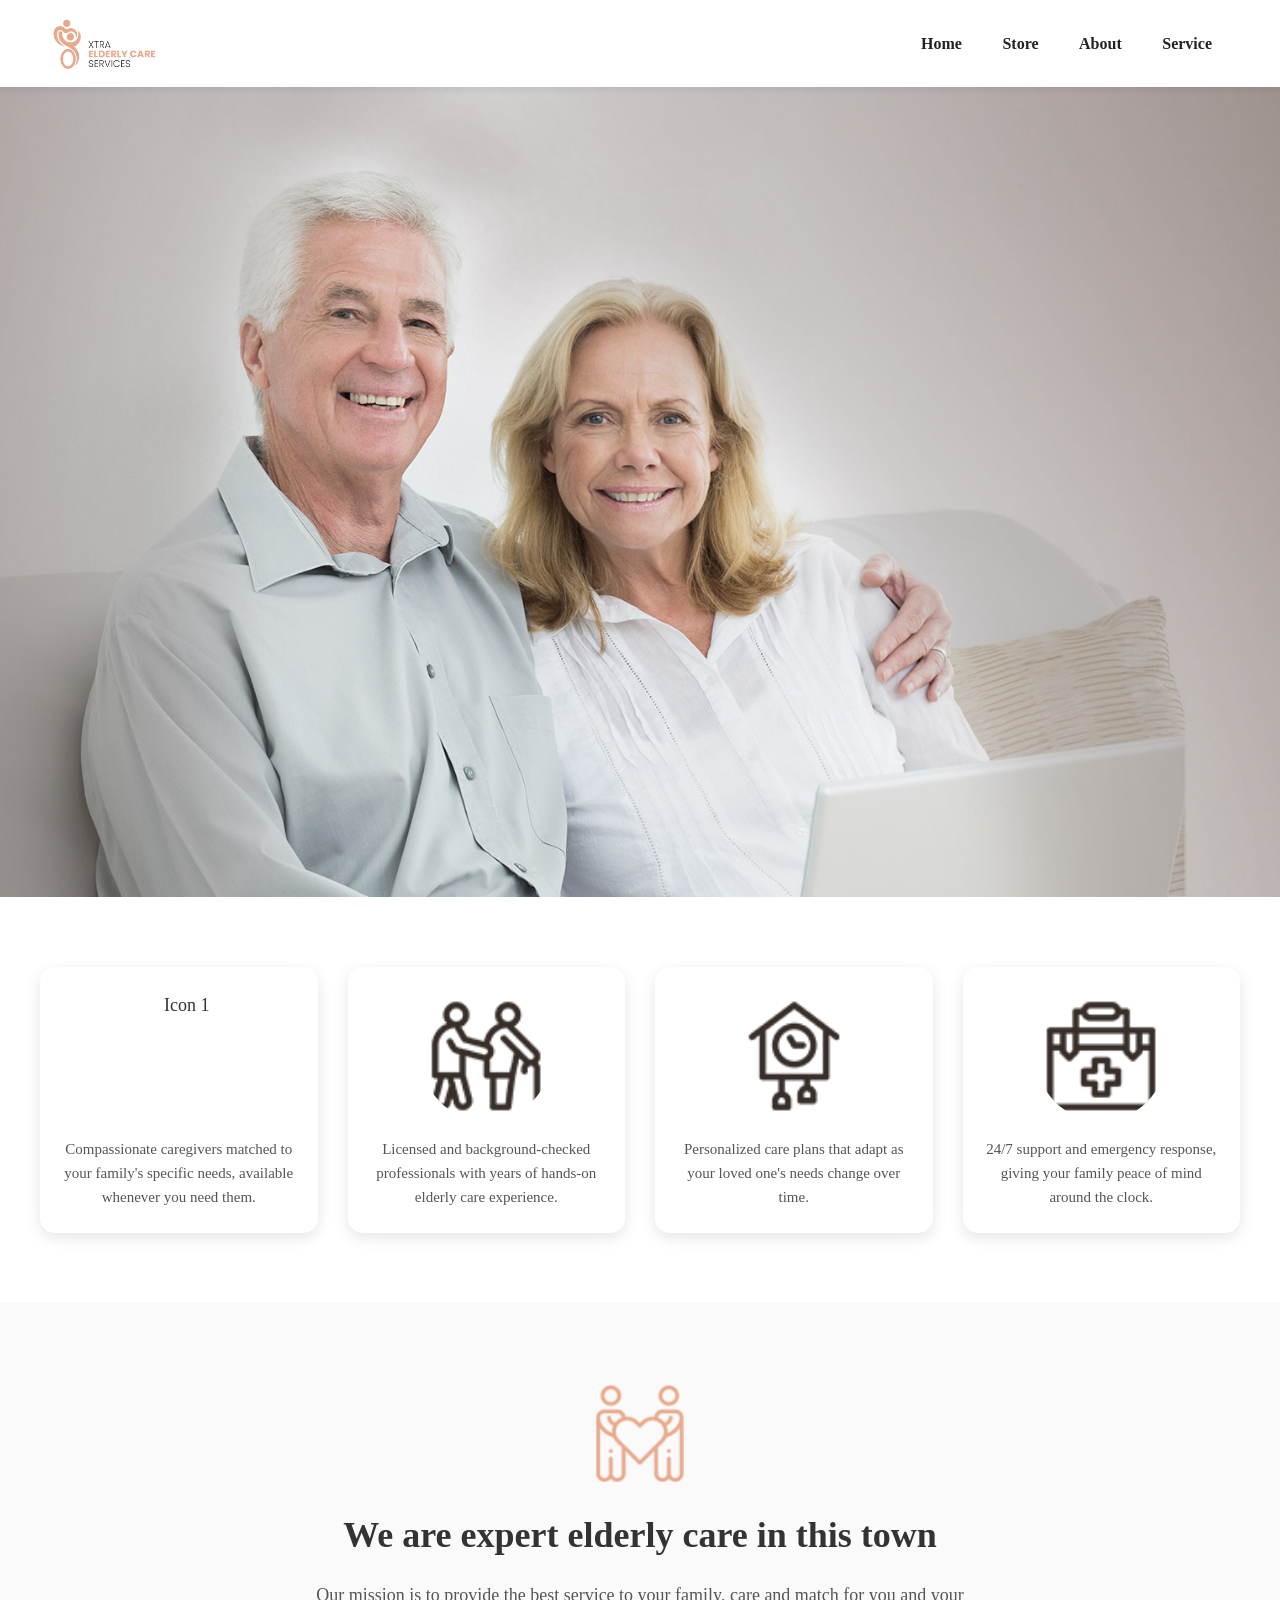
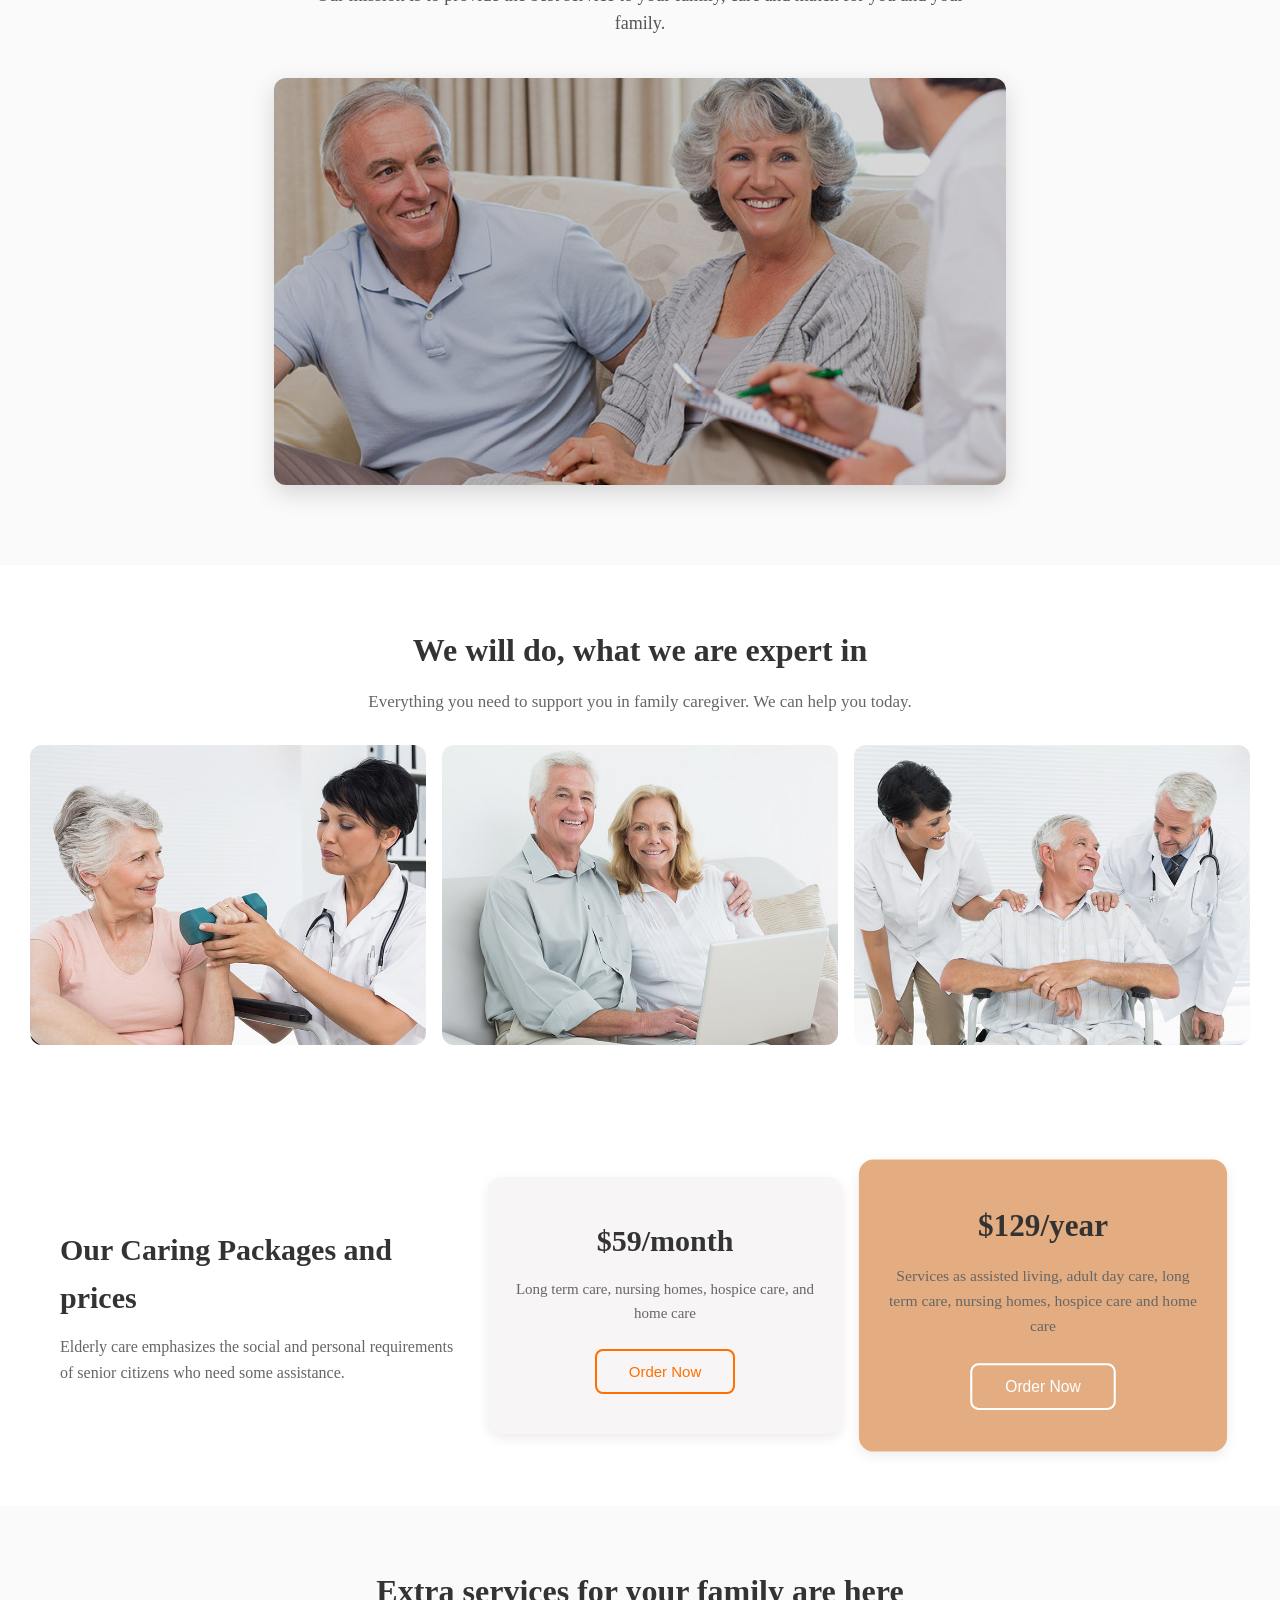
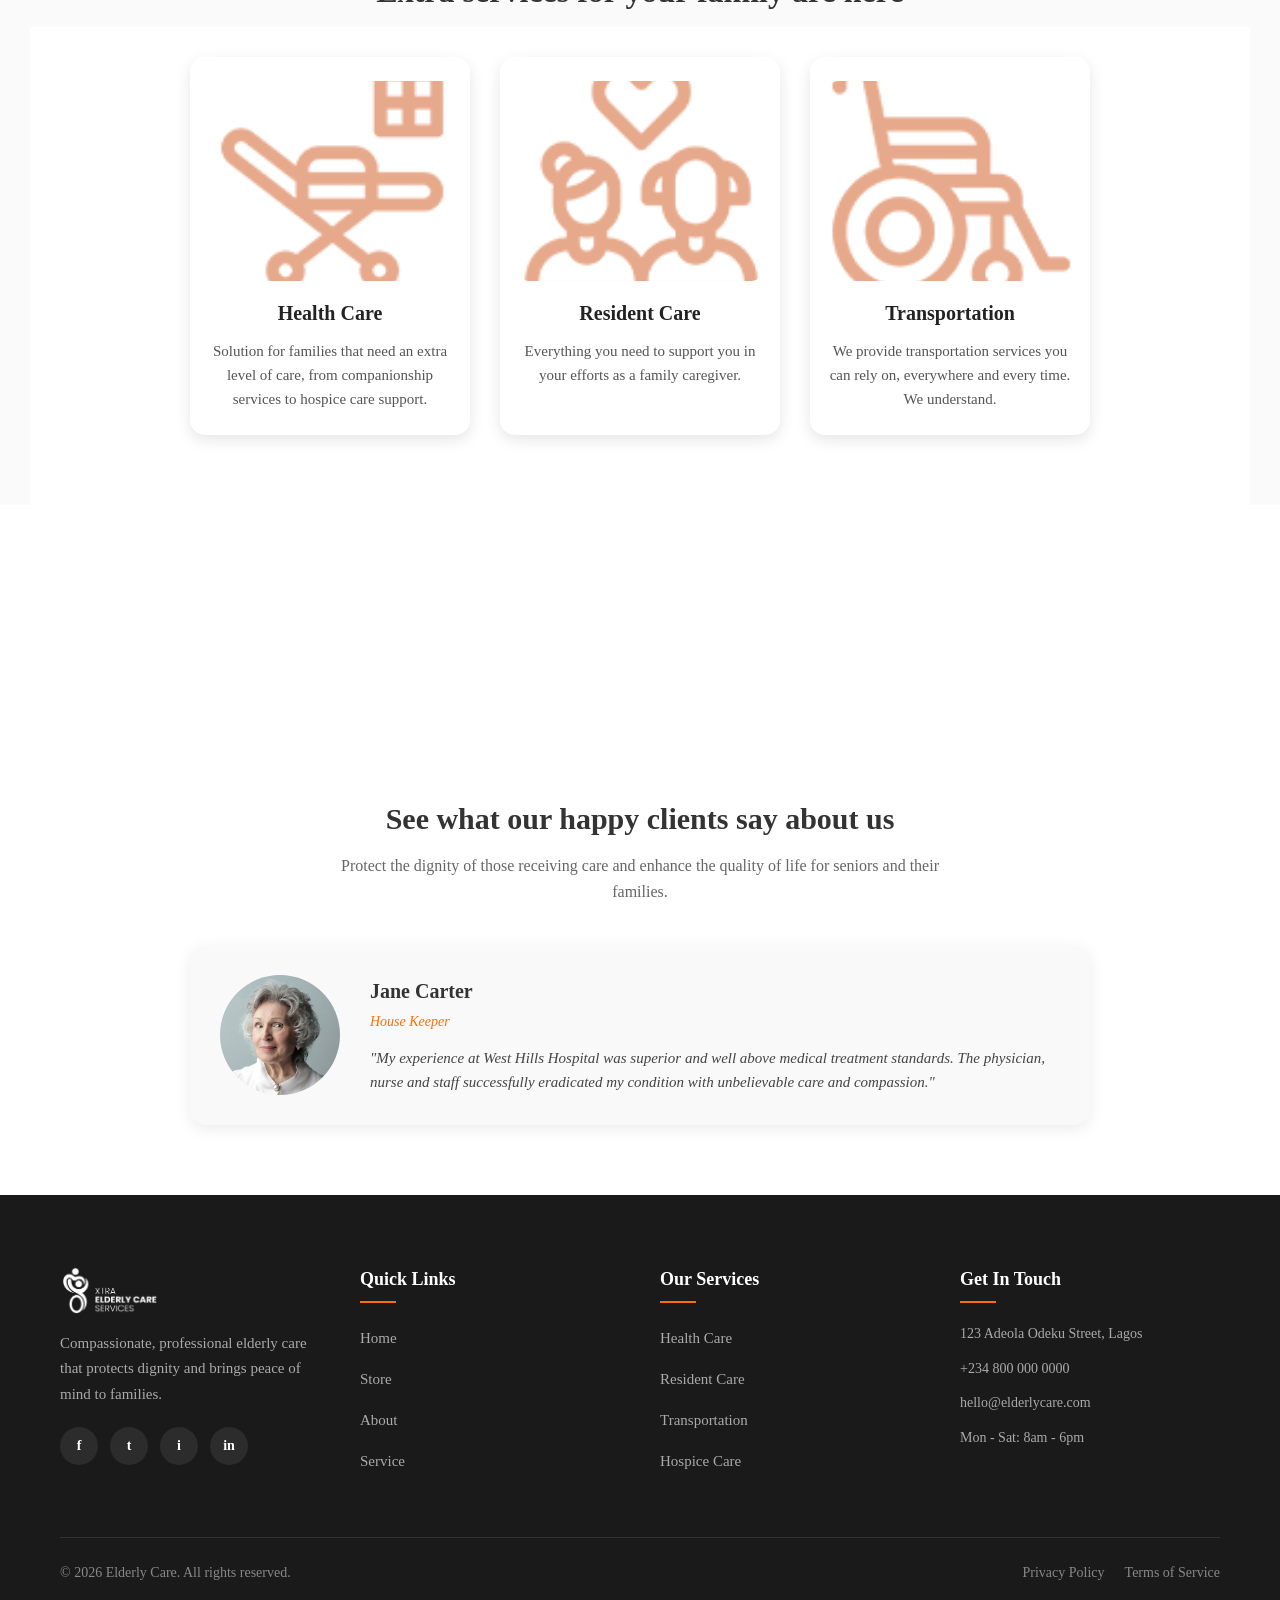
==== commit 835b2fe9: "update" ====
--- a/index.html
+++ b/index.html
@@ -193,5 +193,3 @@
 
 </body>
 </html>
-git commit -m "update"
-git push origin main
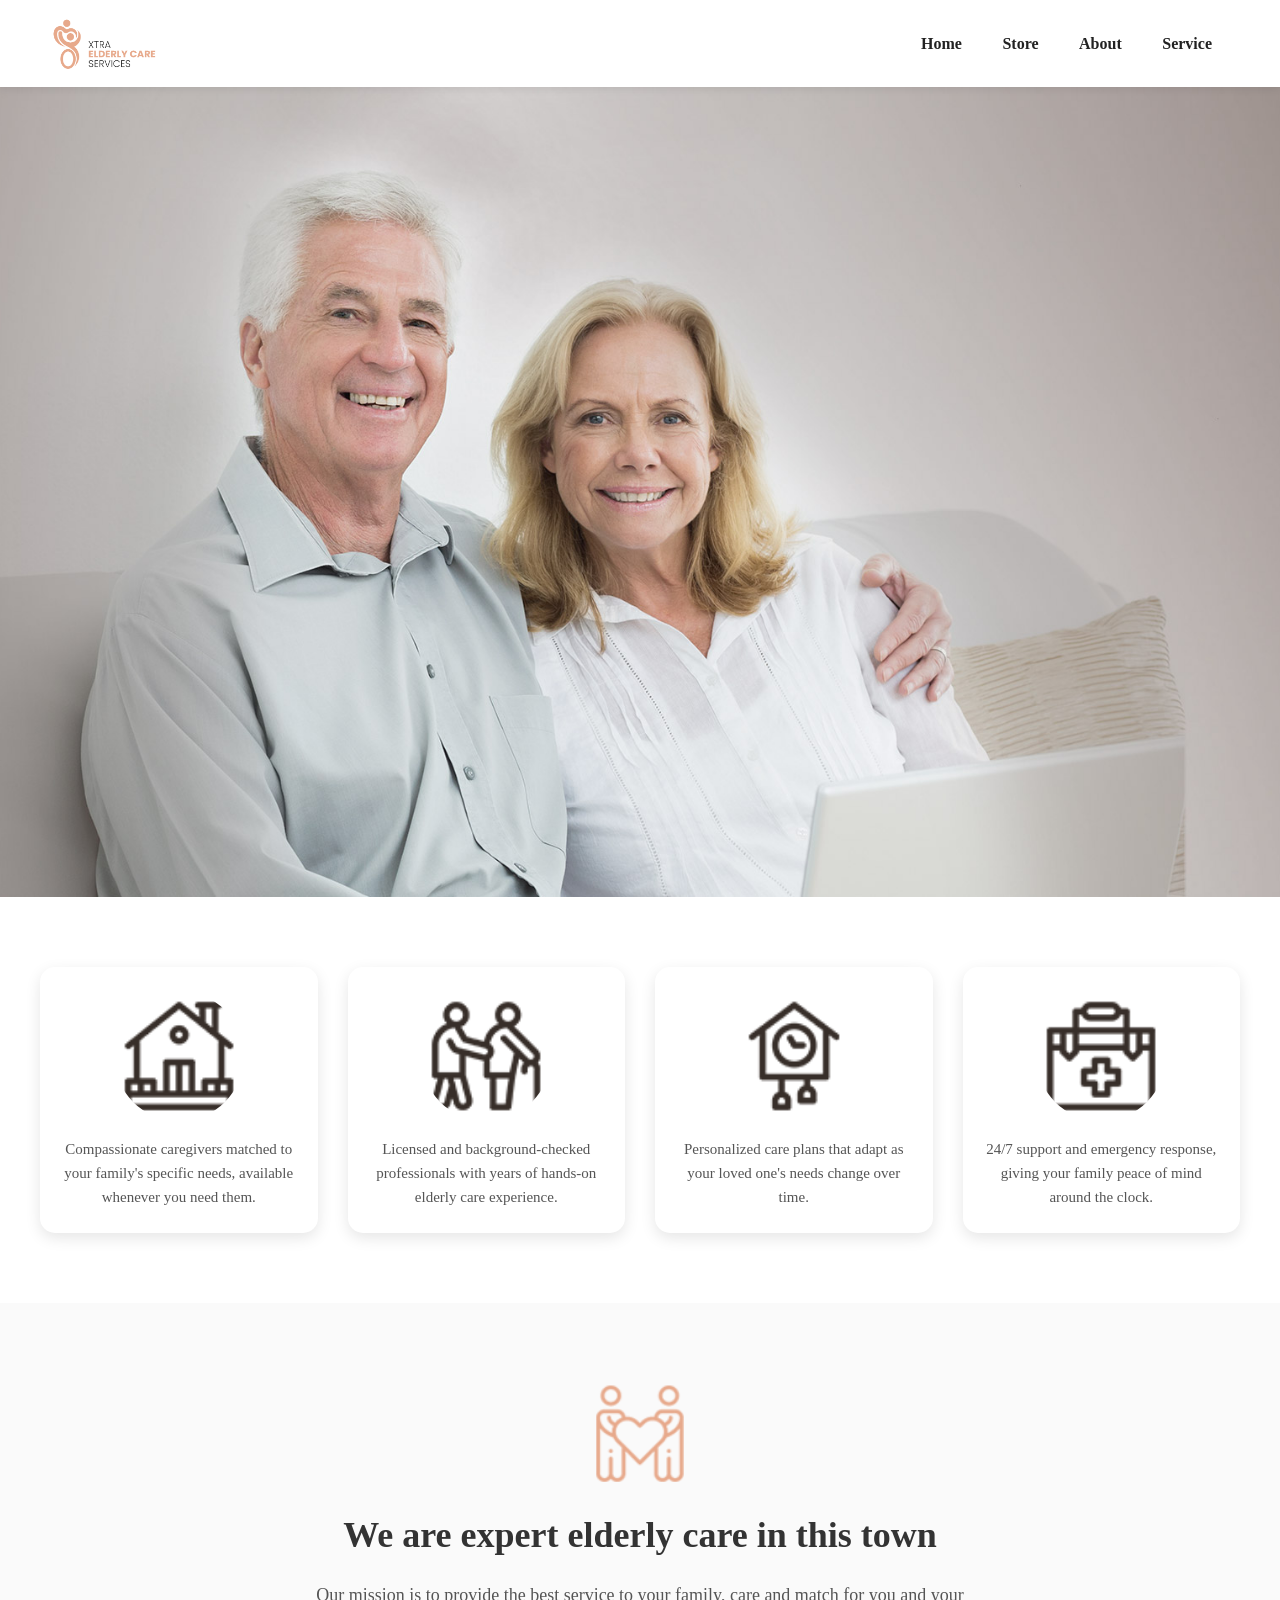
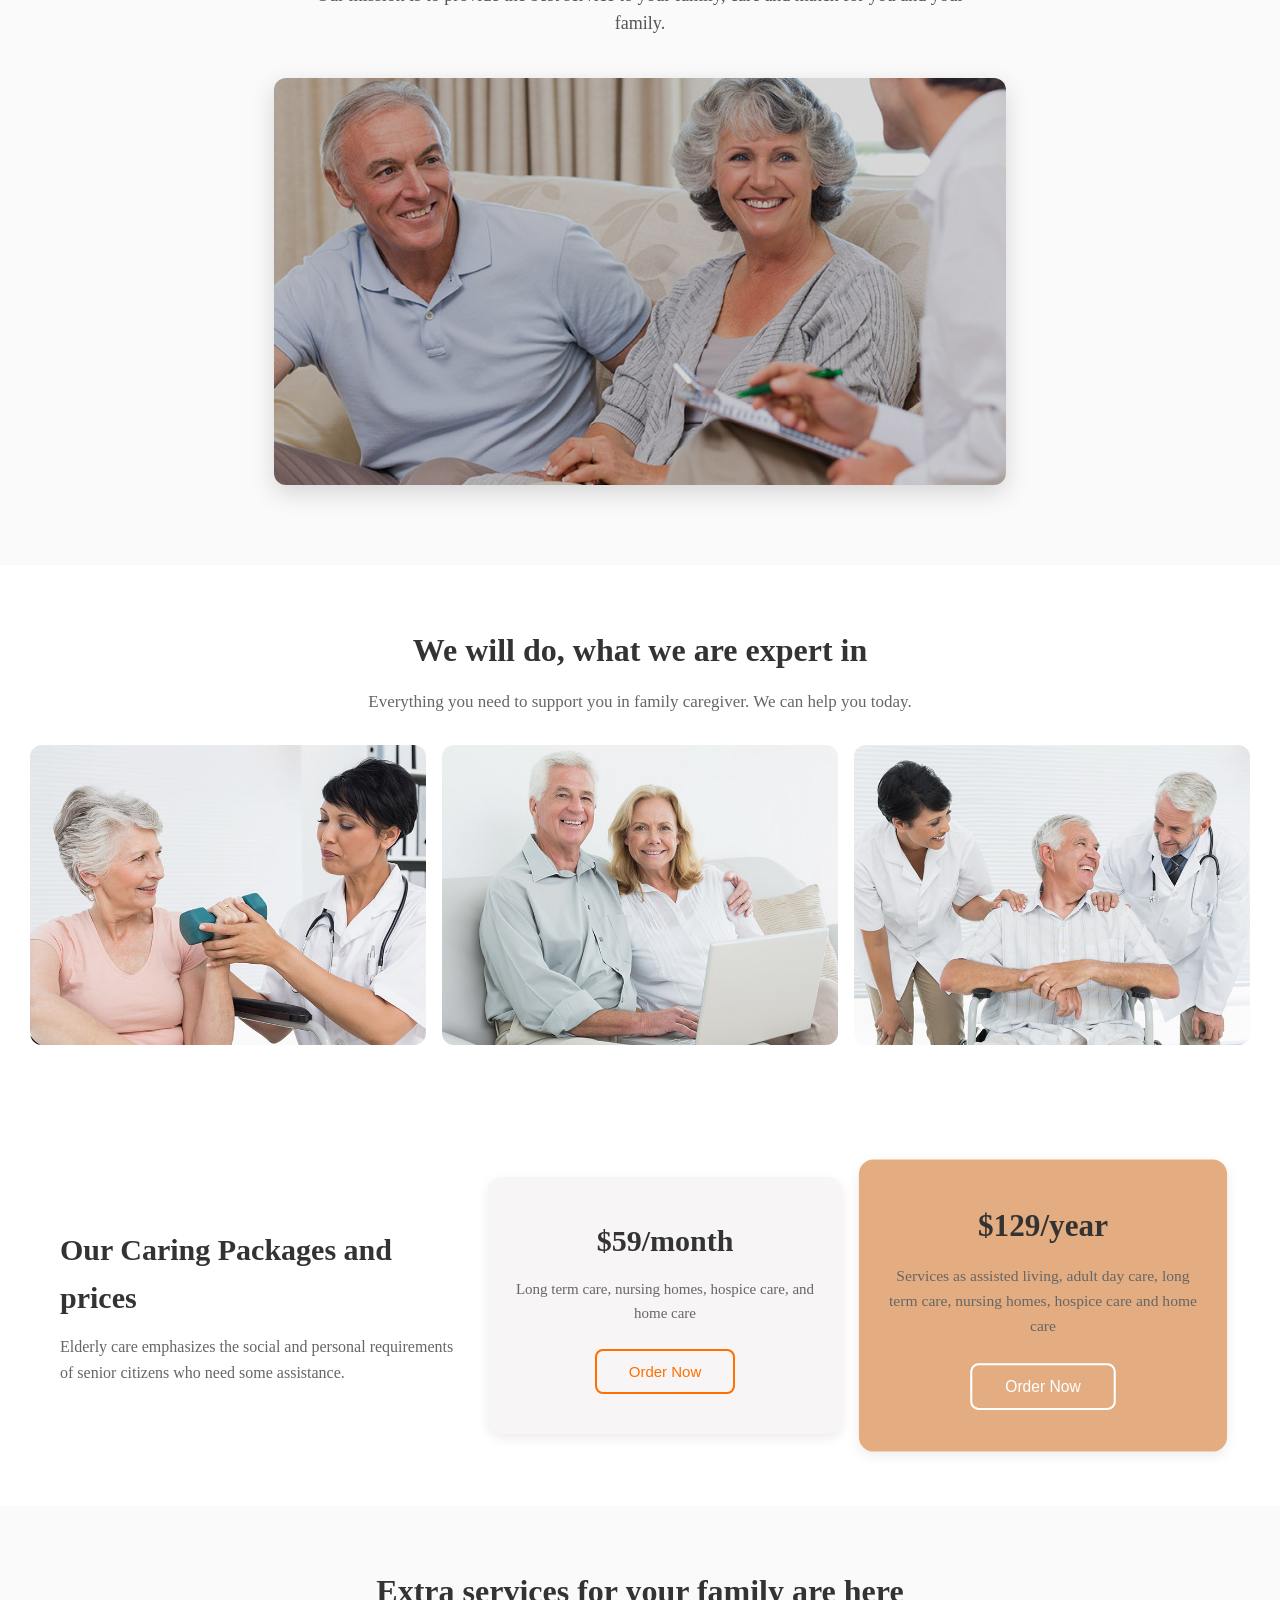
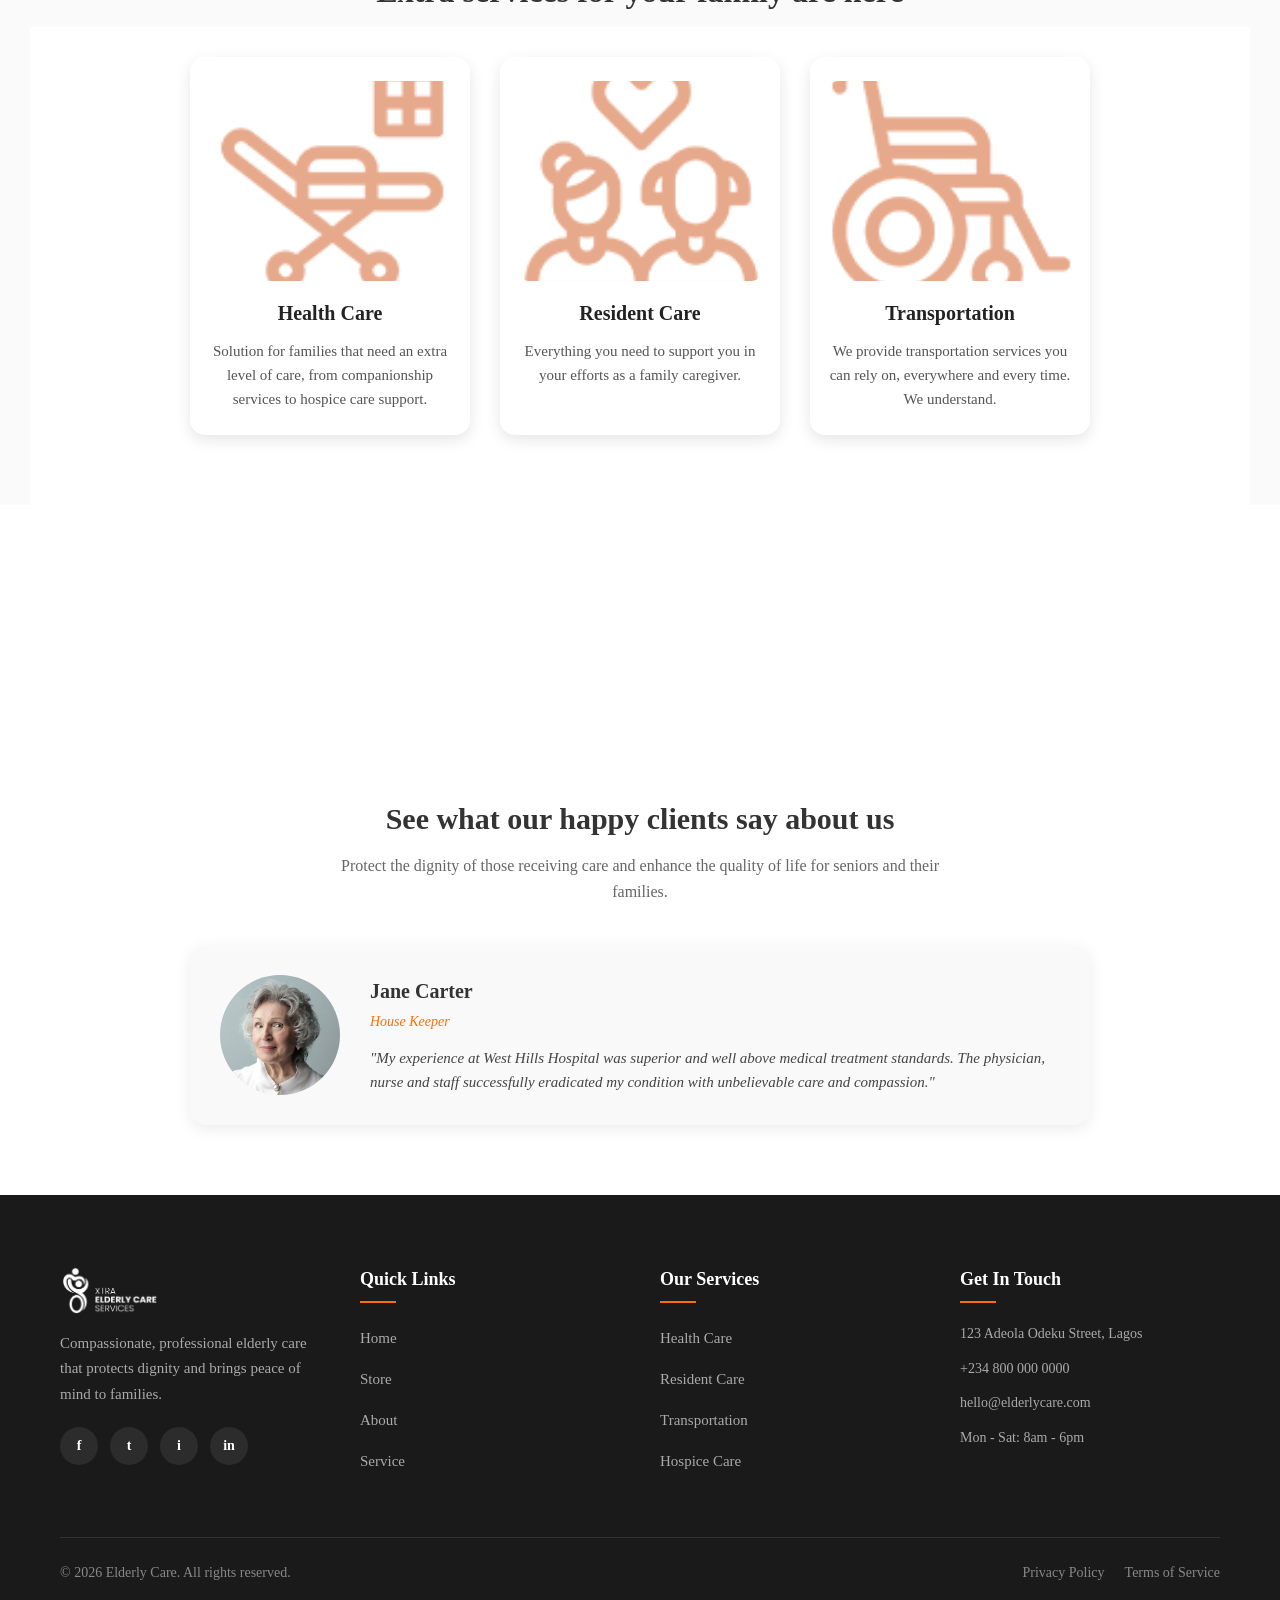
==== commit 71fcb708: "update" ====
--- a/index.html
+++ b/index.html
@@ -29,7 +29,7 @@
     <!-- Illustration Categories -->
     <section class="category">
         <div class="illustration">
-            <img src="./ico1.png" alt="Icon 1" class="sorce">
+            <img src="asset/ico1.png" alt="Icon 1" class="sorce">
             <p>Compassionate caregivers matched to your family's specific needs, available whenever you need them.</p>
         </div>
         <div class="illustration">
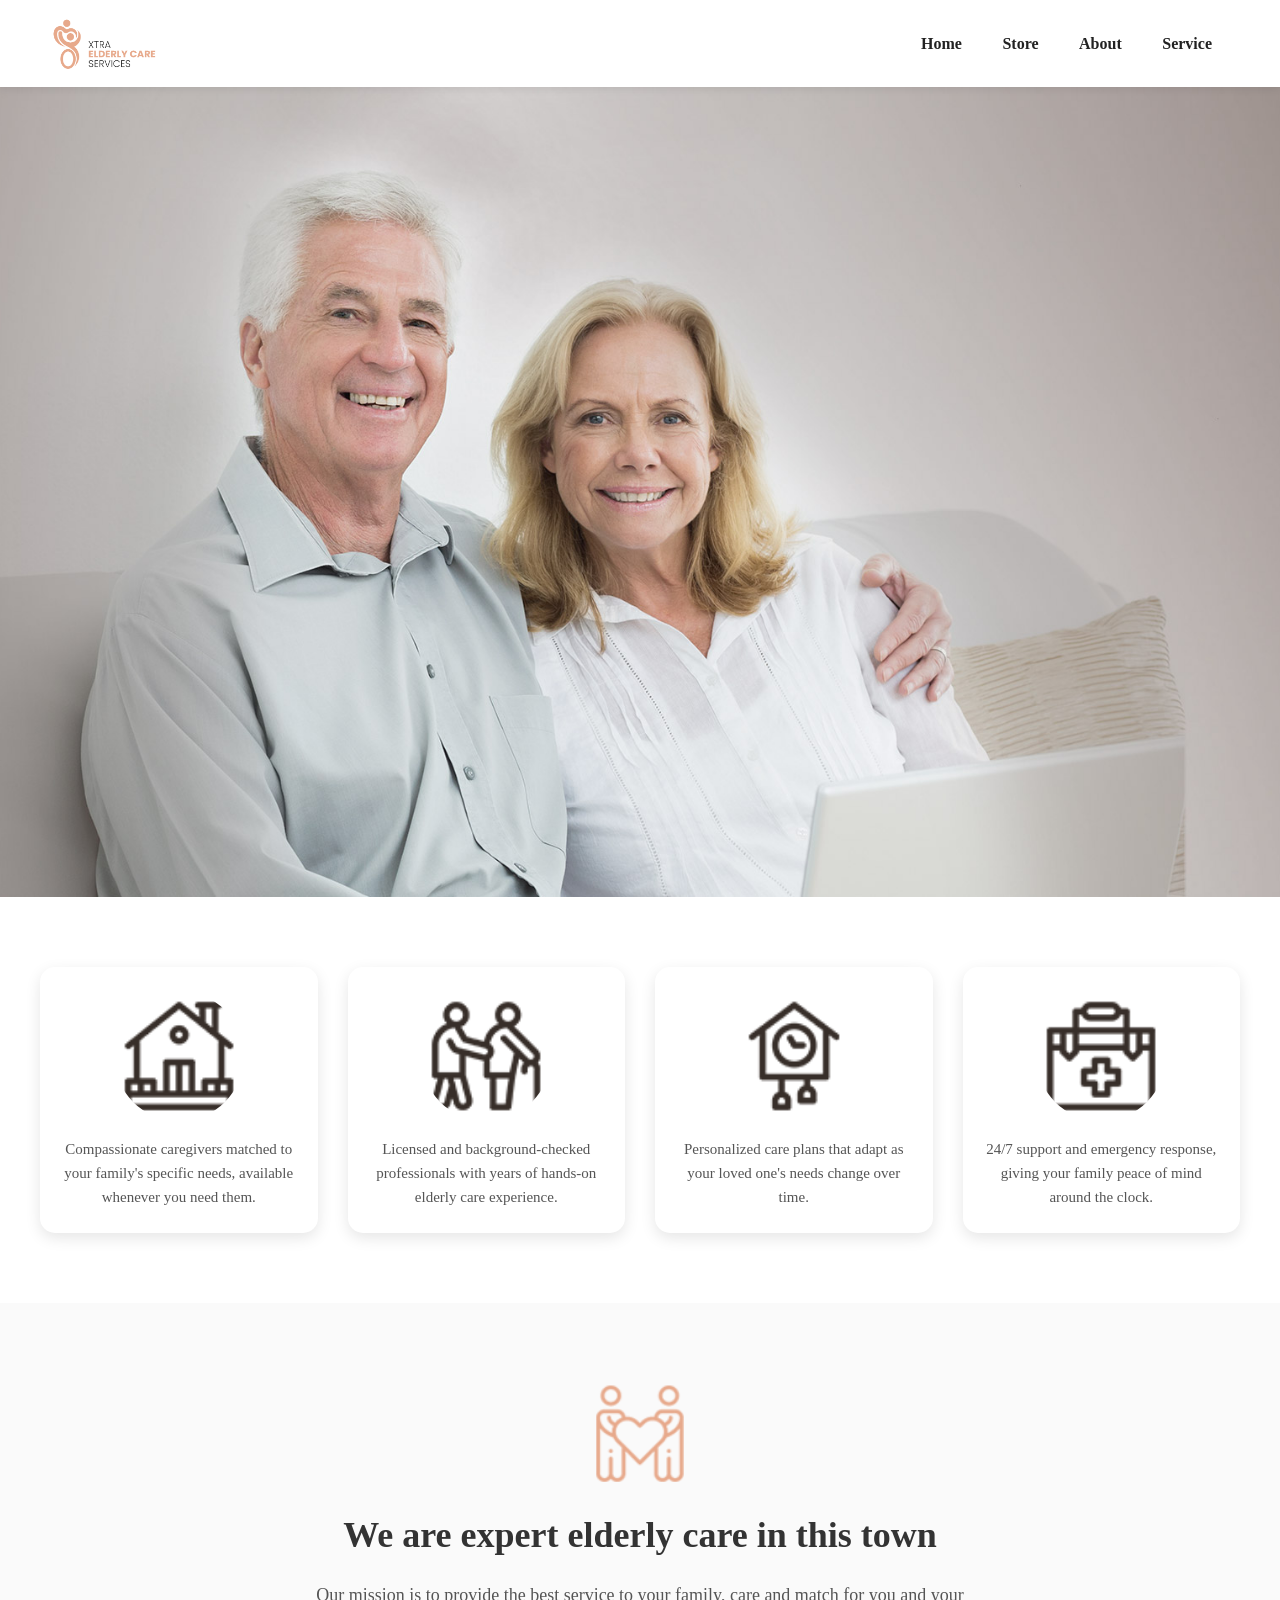
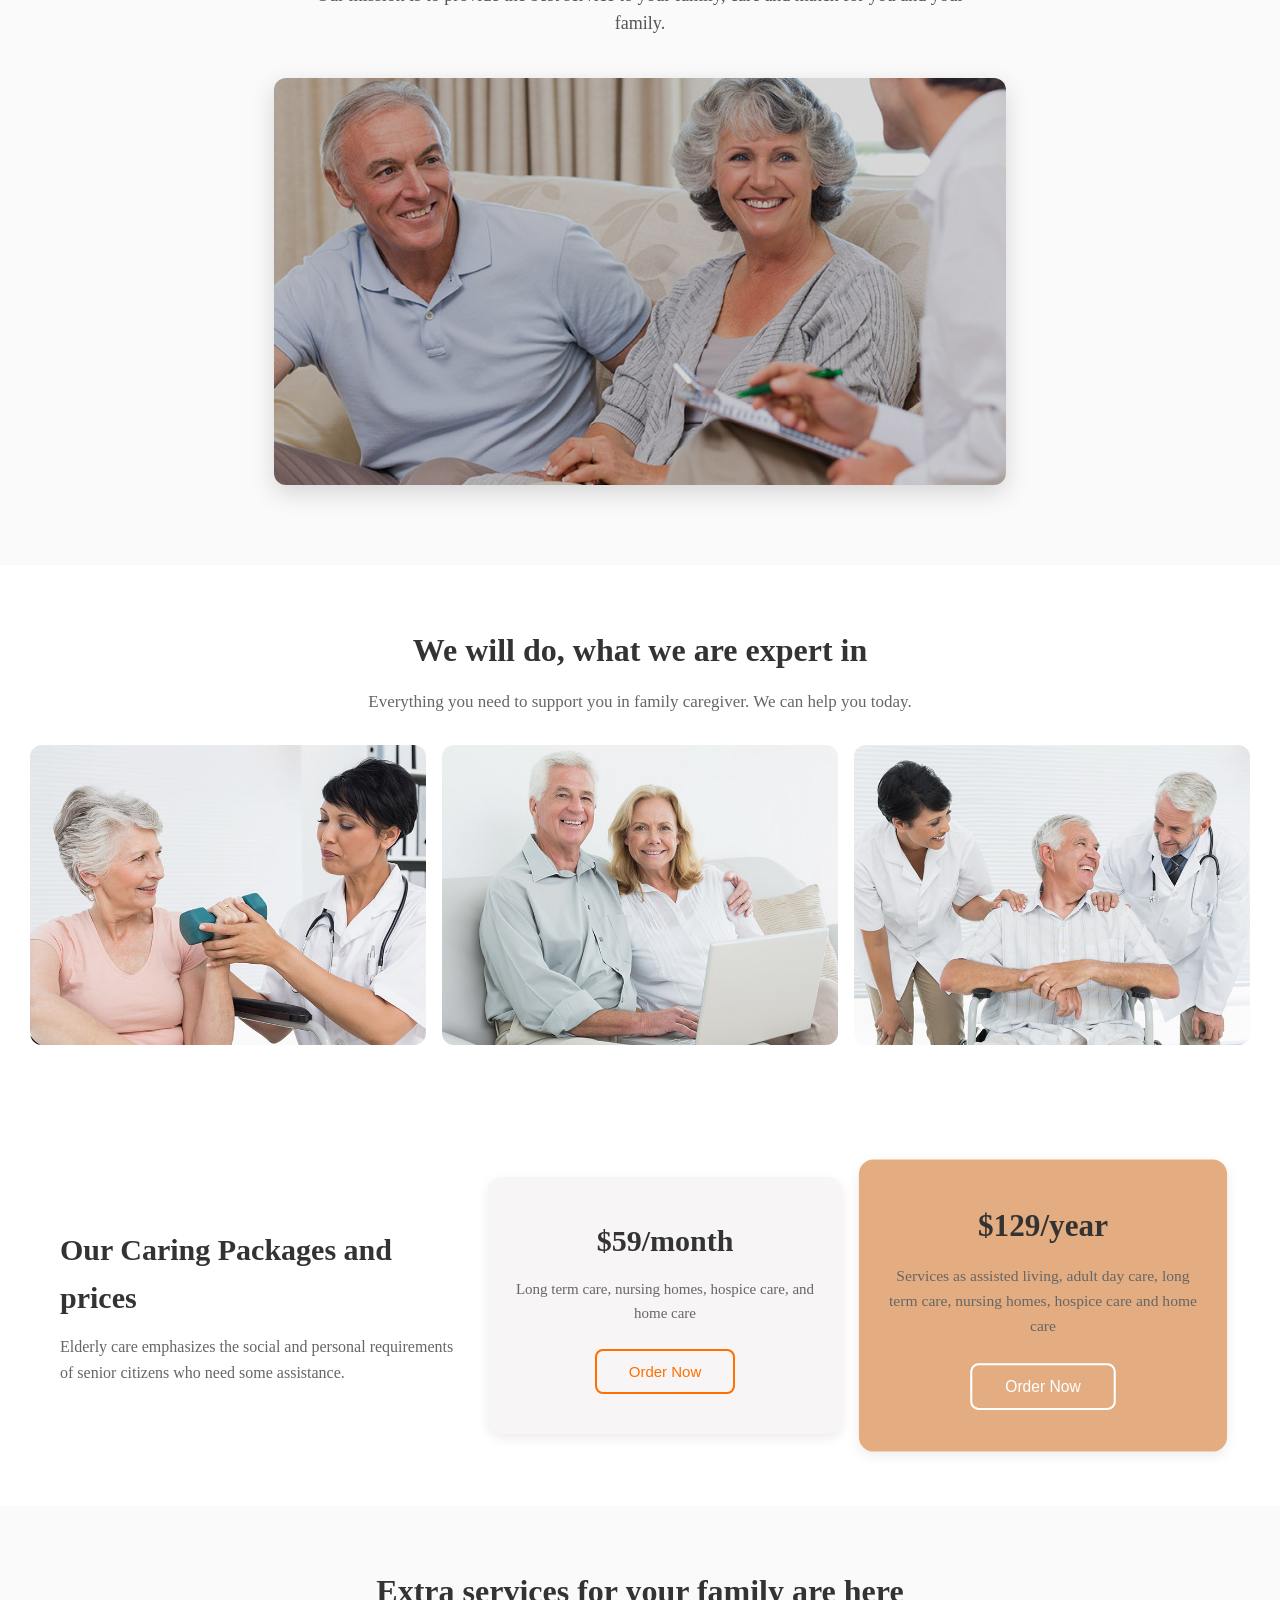
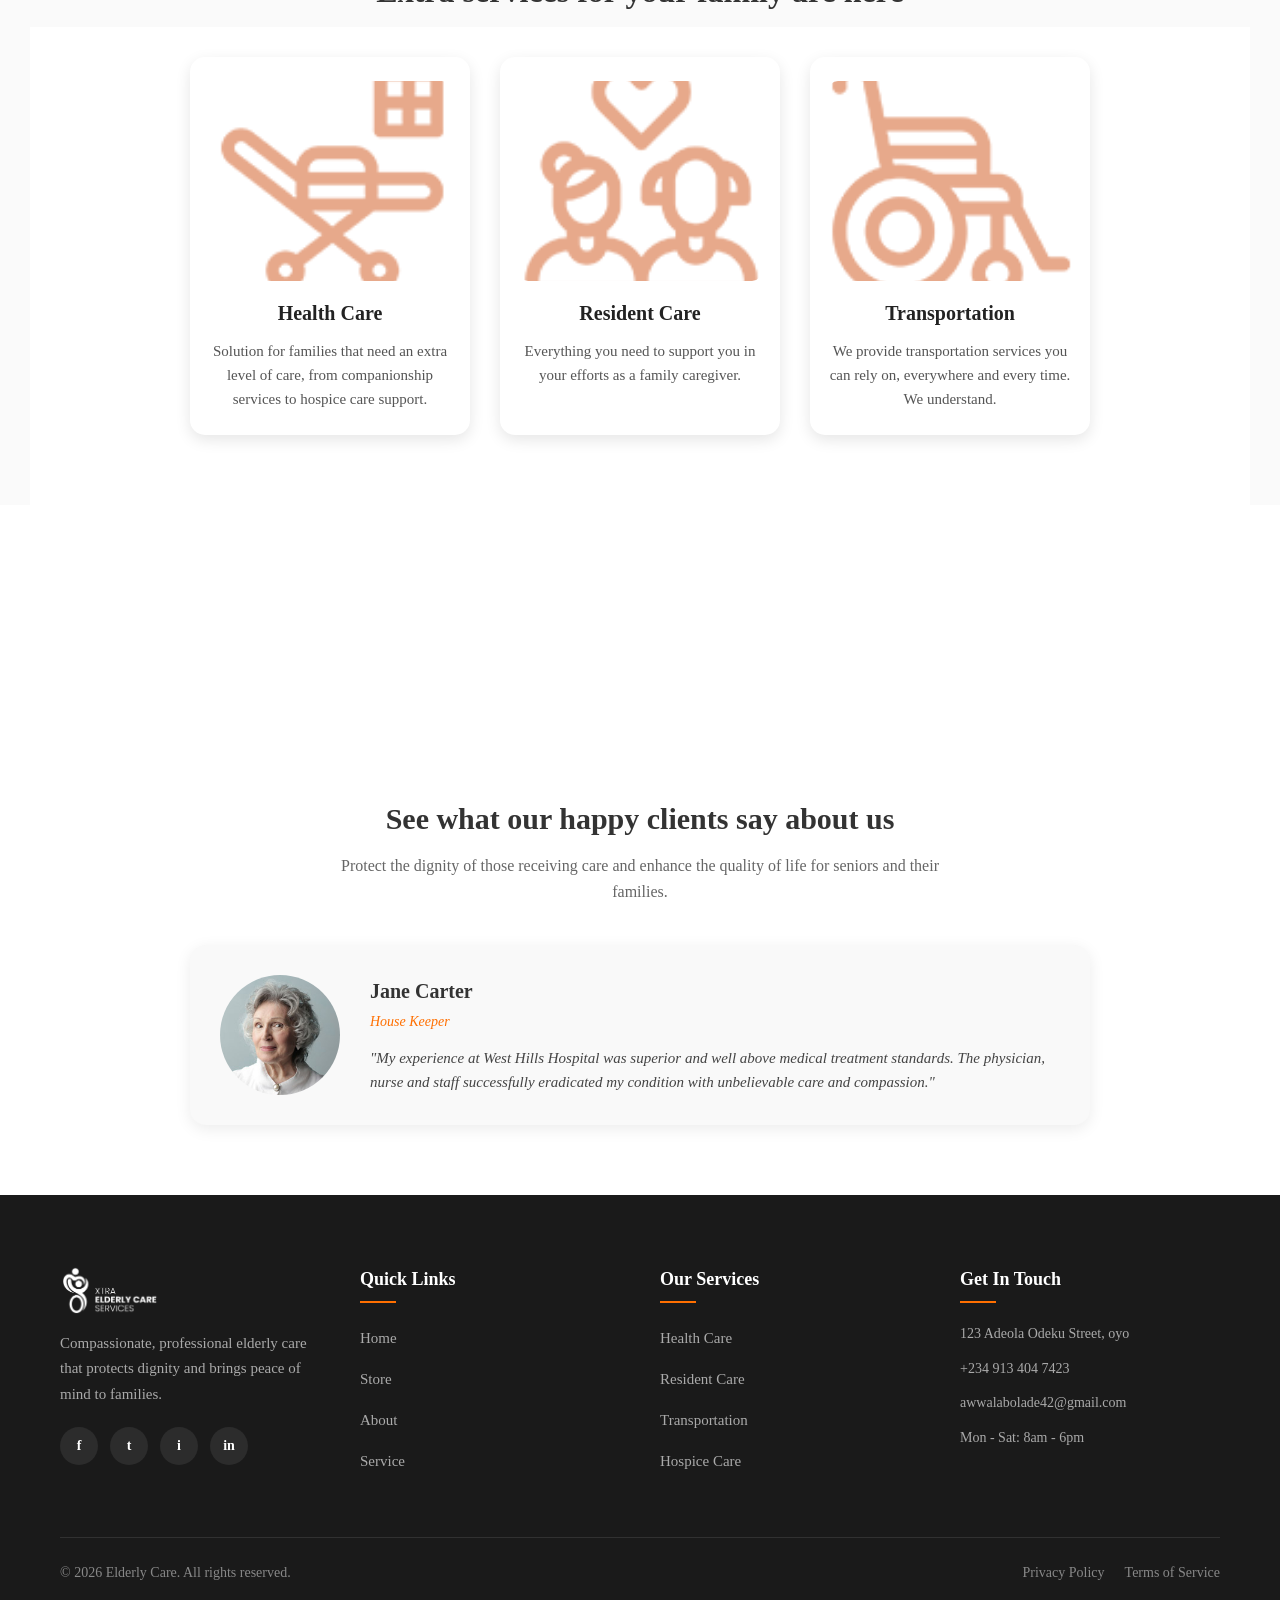
==== commit 0296d053: "update" ====
--- a/index.html
+++ b/index.html
@@ -166,9 +166,9 @@
             <div class="footer-col">
                 <h3>Get In Touch</h3>
                 <ul class="footer-contact">
-                    <li> 123 Adeola Odeku Street, Lagos</li>
-                    <li> +234 800 000 0000</li>
-                    <li> hello@elderlycare.com</li>
+                    <li> 123 Adeola Odeku Street, oyo</li>
+                    <li> +234 913 404 7423</li>
+                    <li> awwalabolade42@gmail.com</li>
                     <li> Mon - Sat: 8am - 6pm</li>
                 </ul>
             </div>
